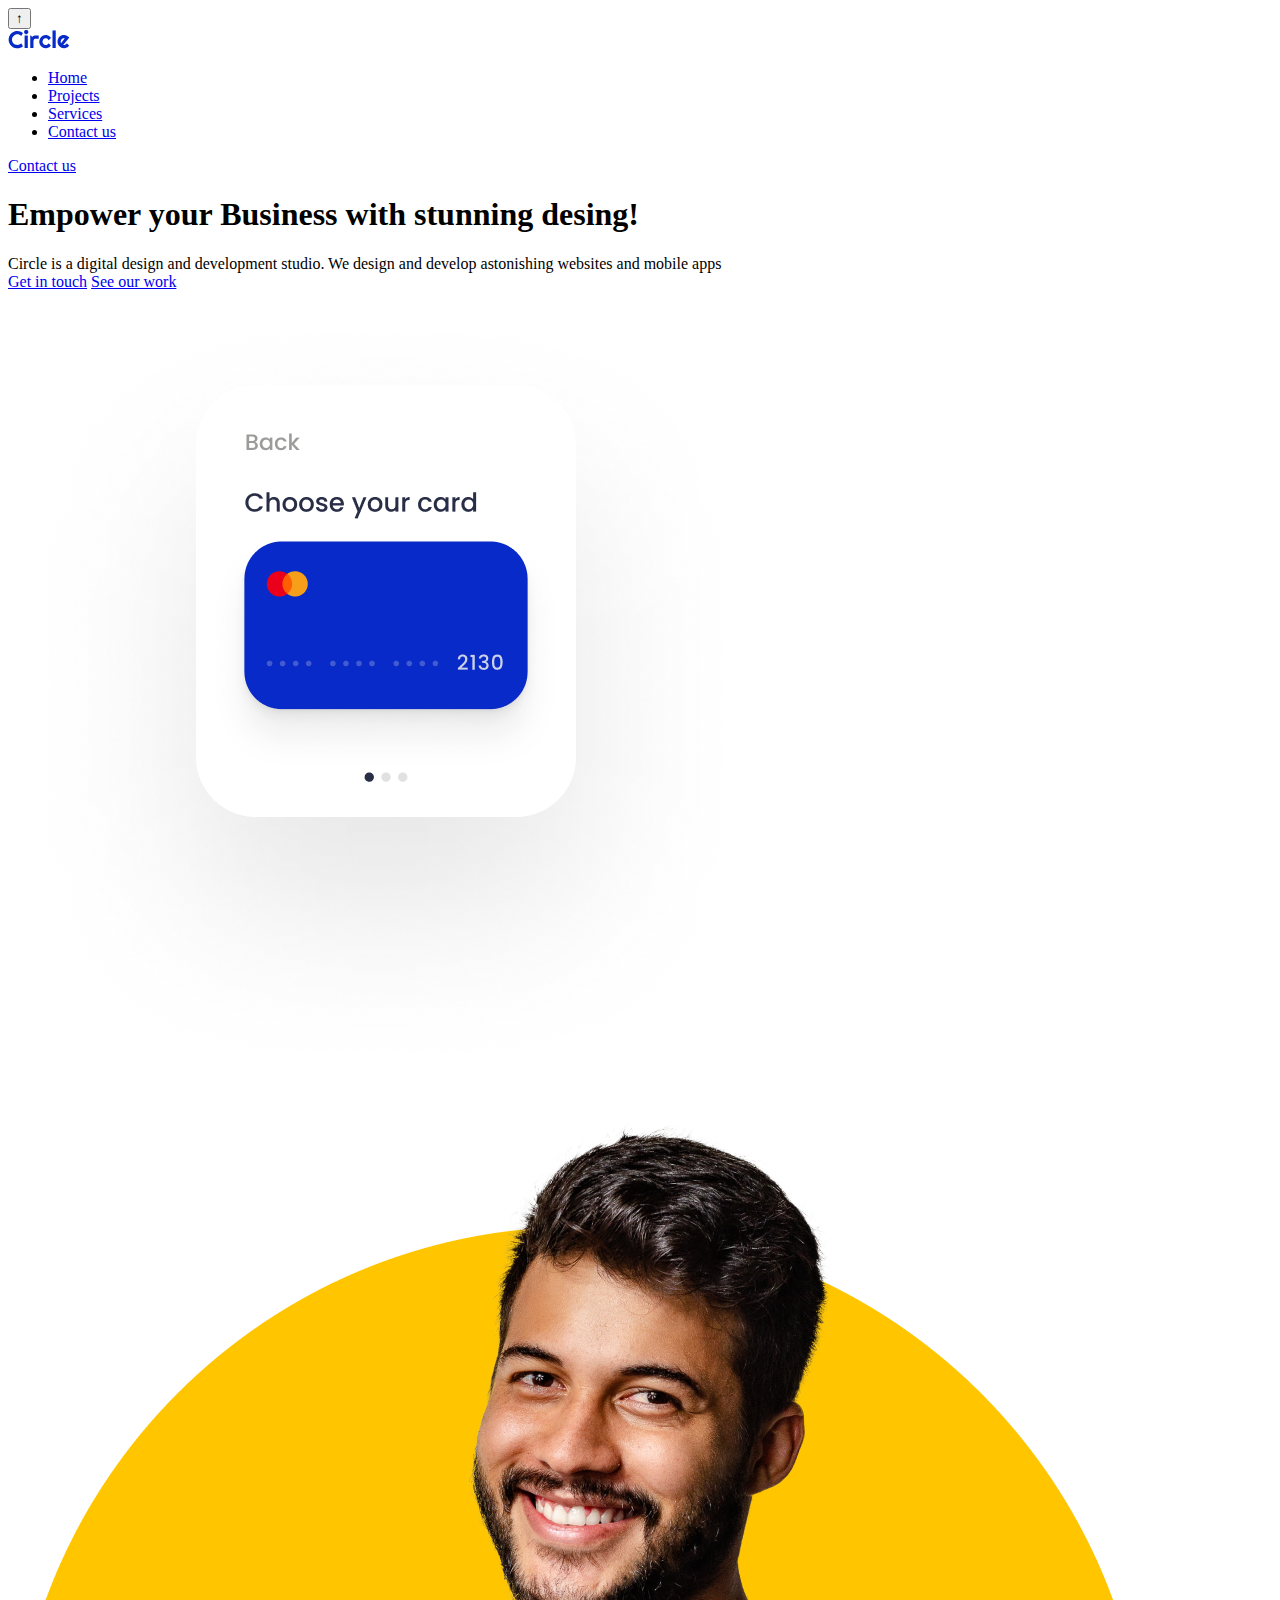
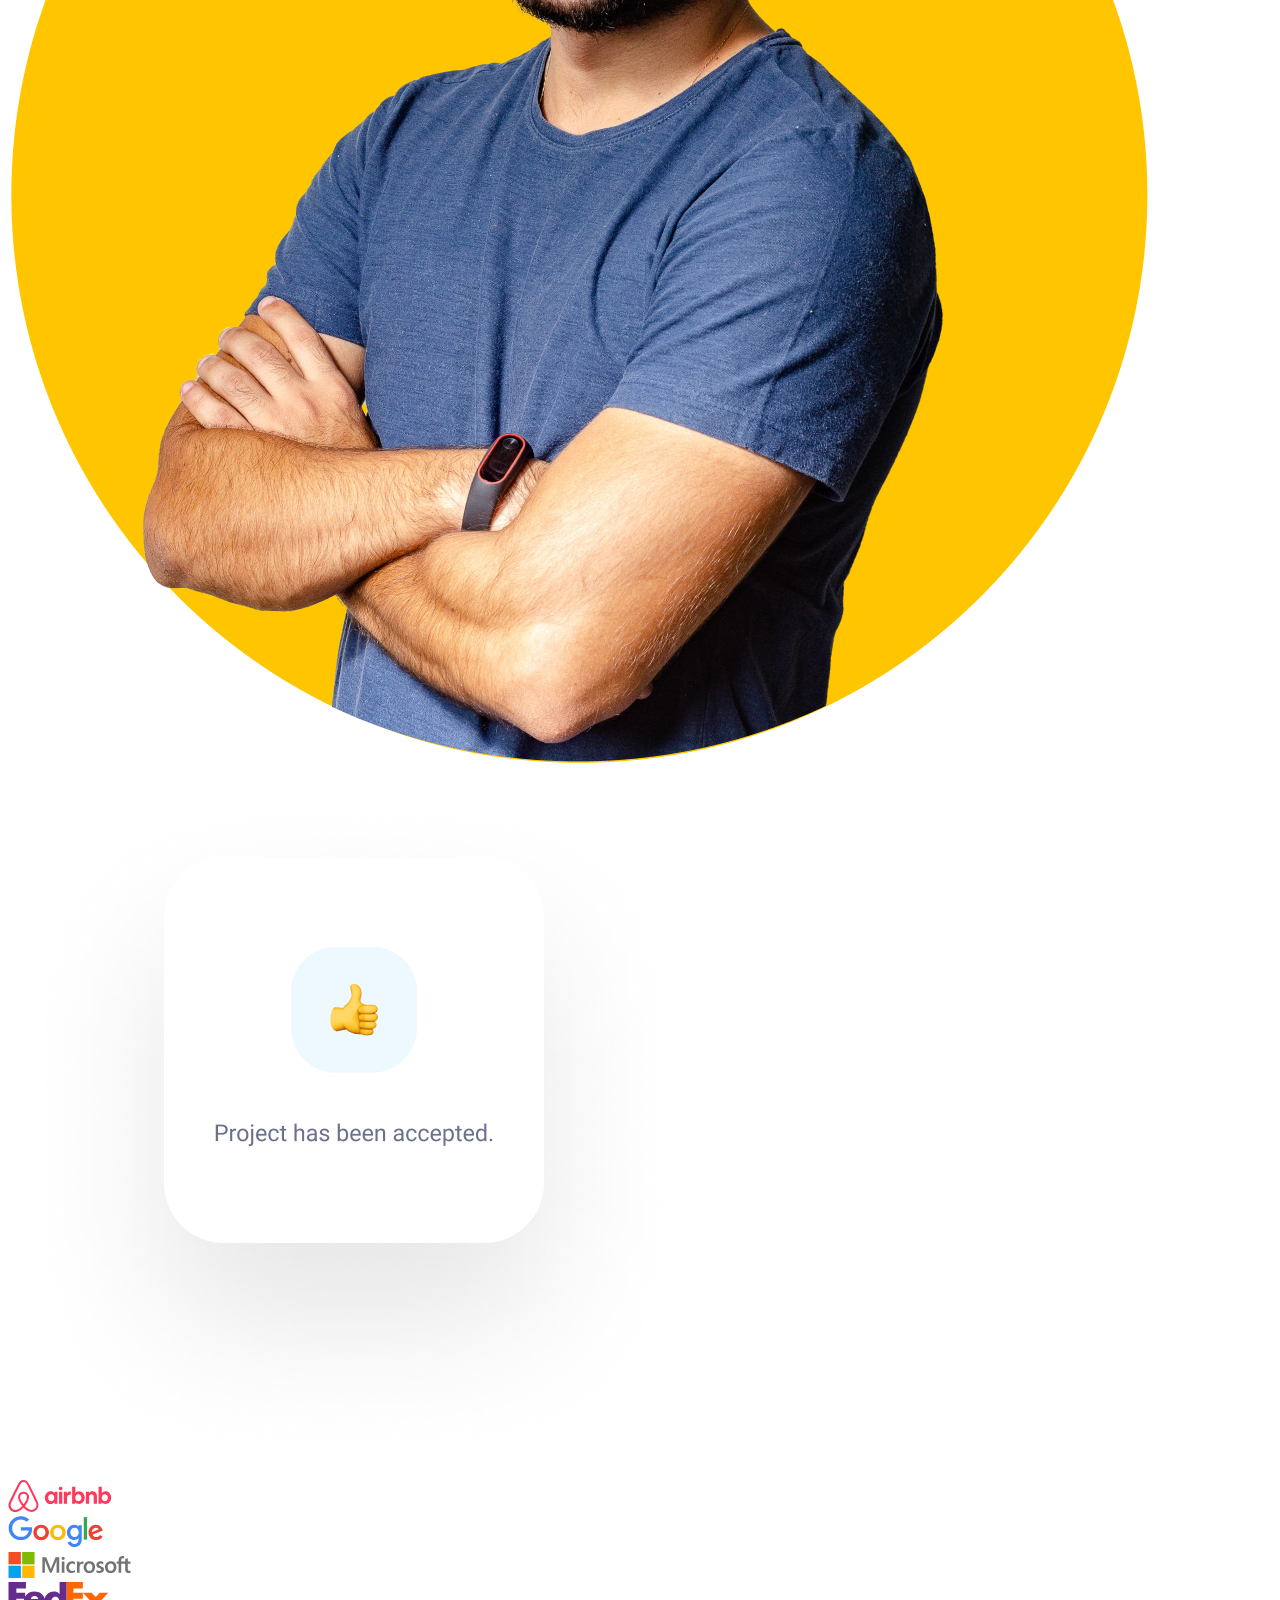
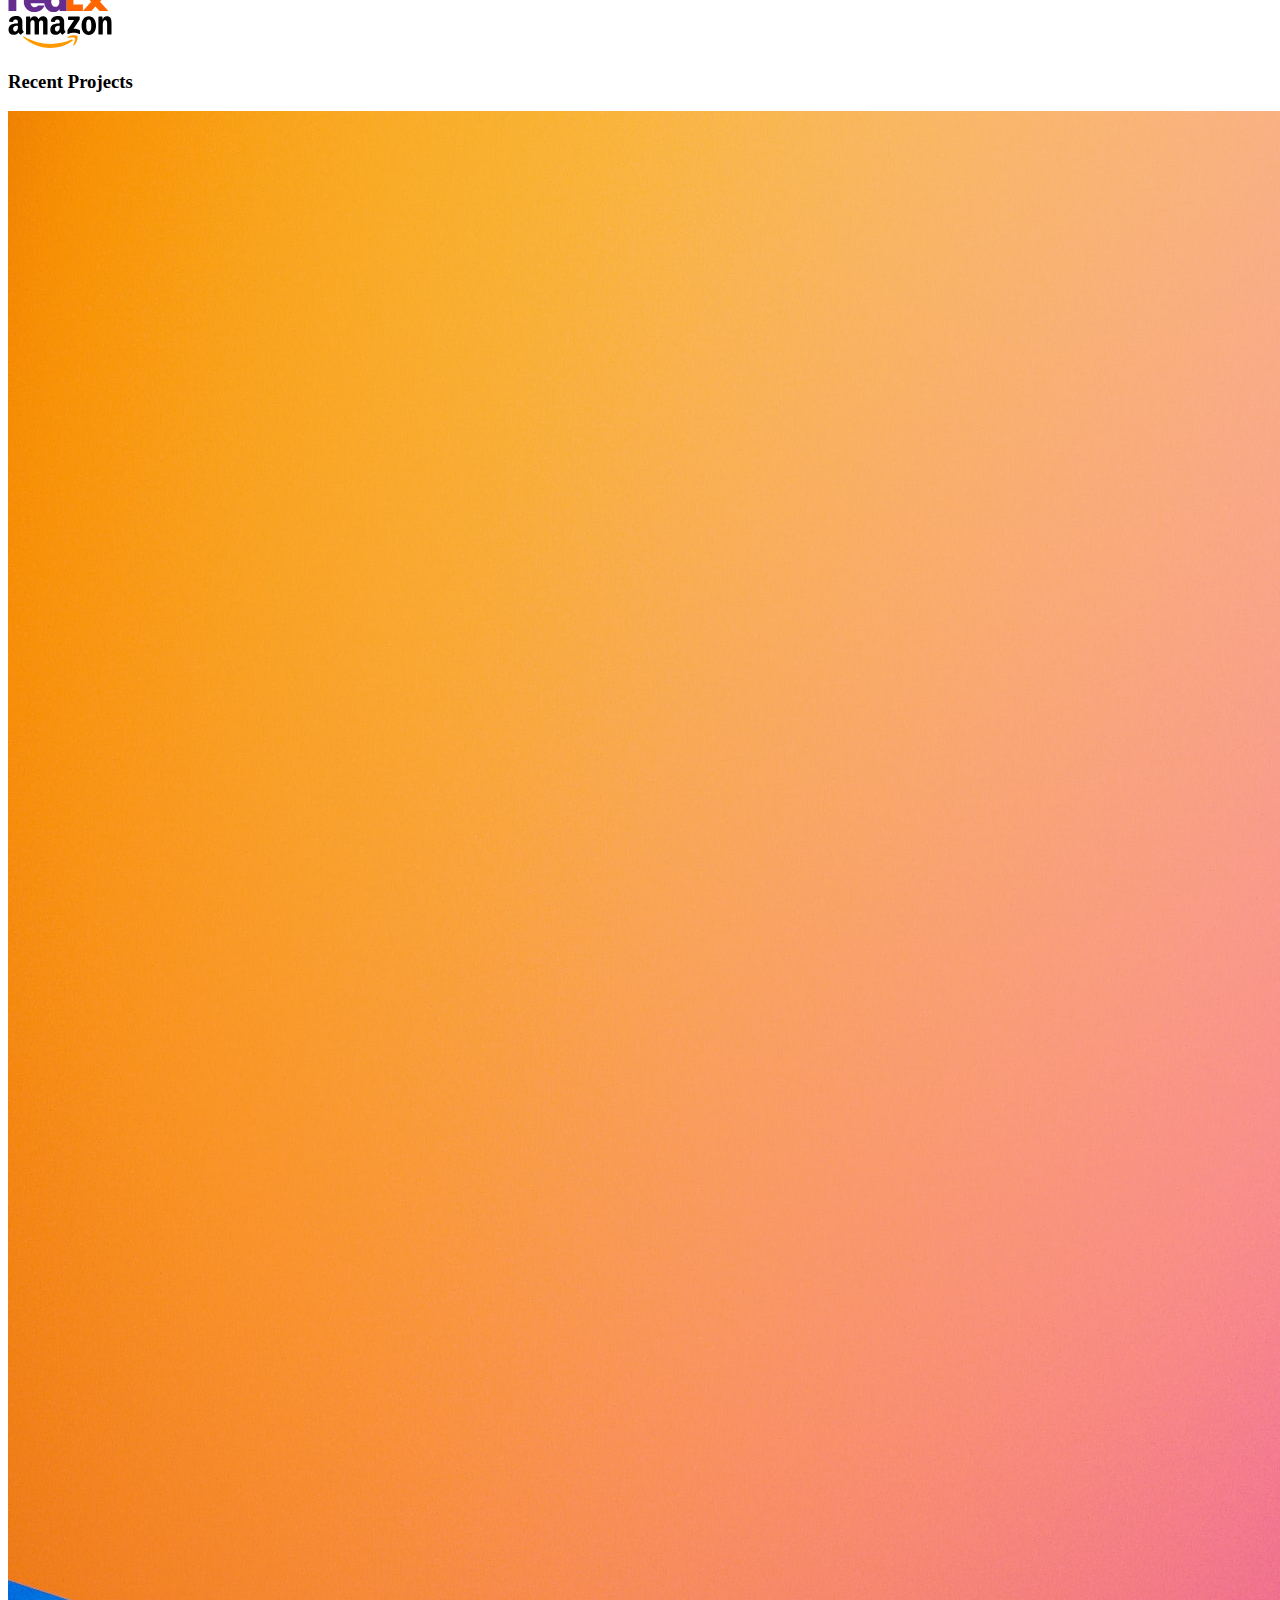
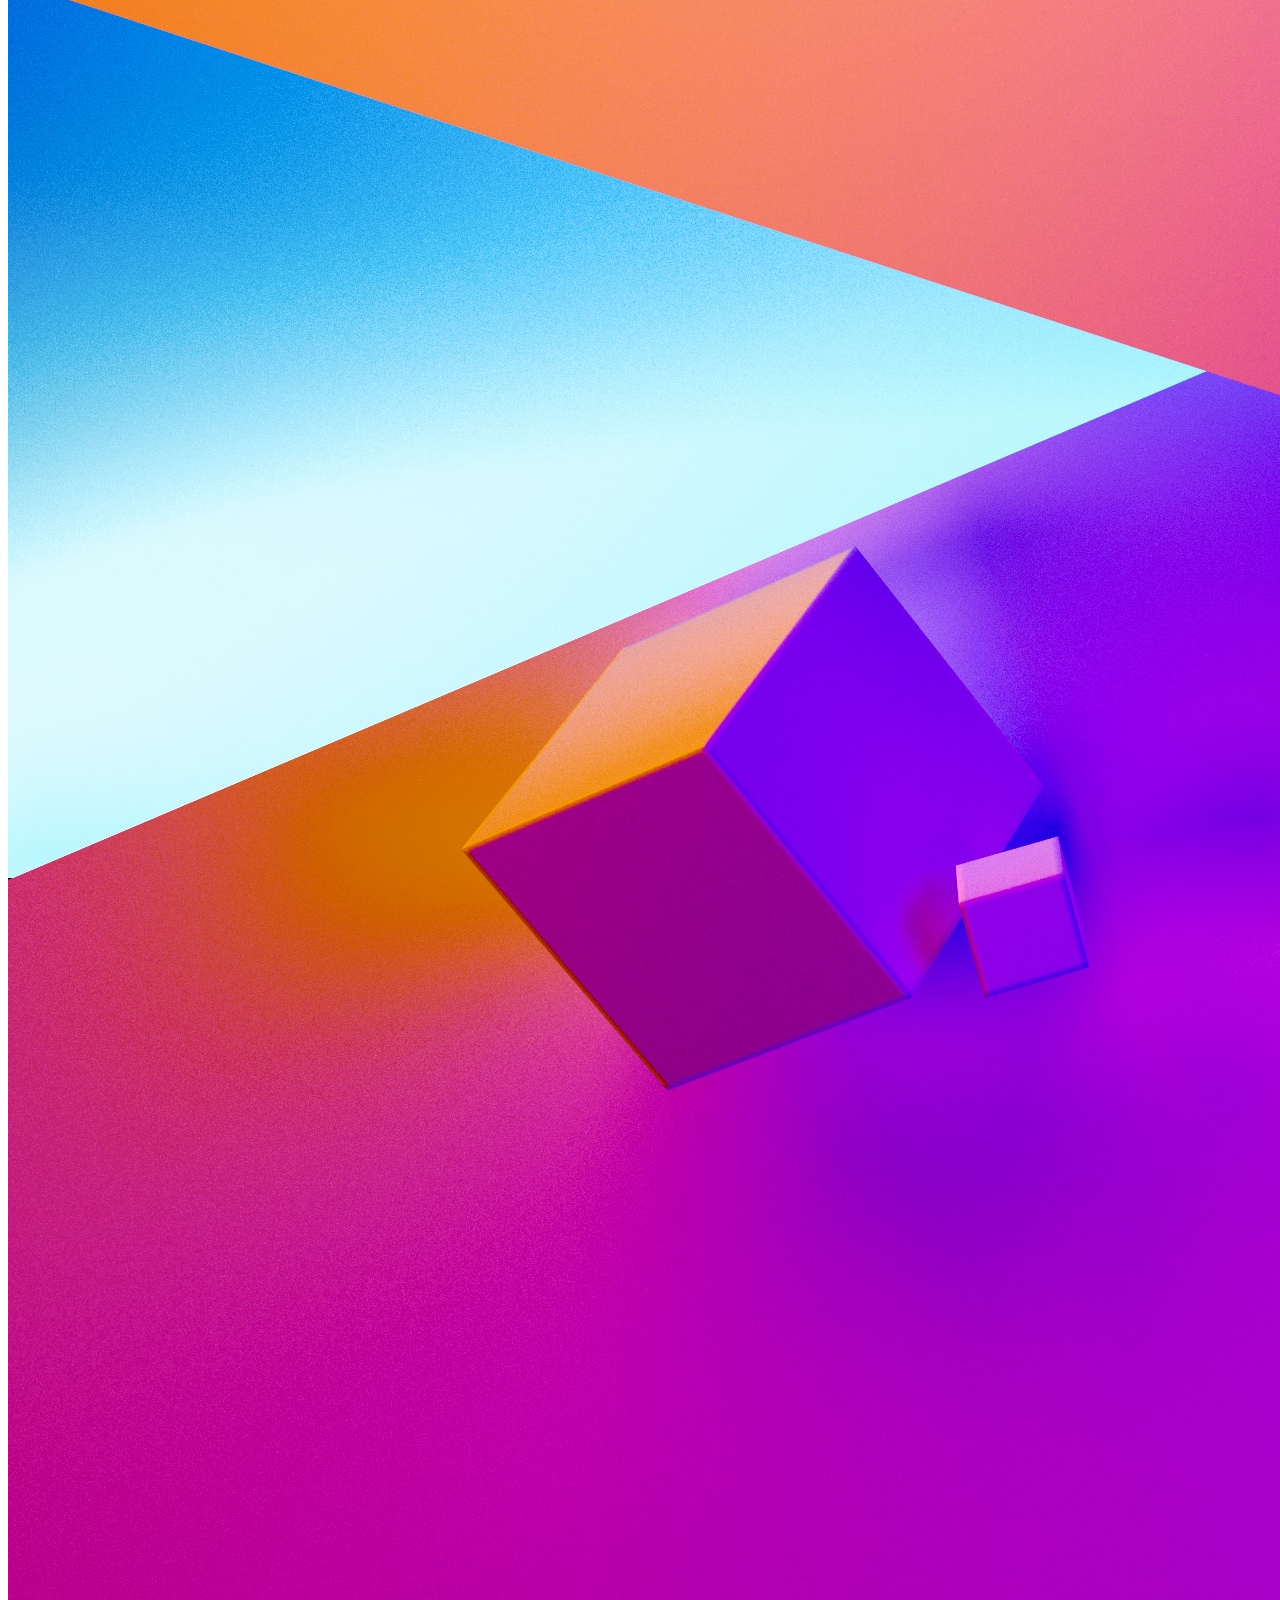
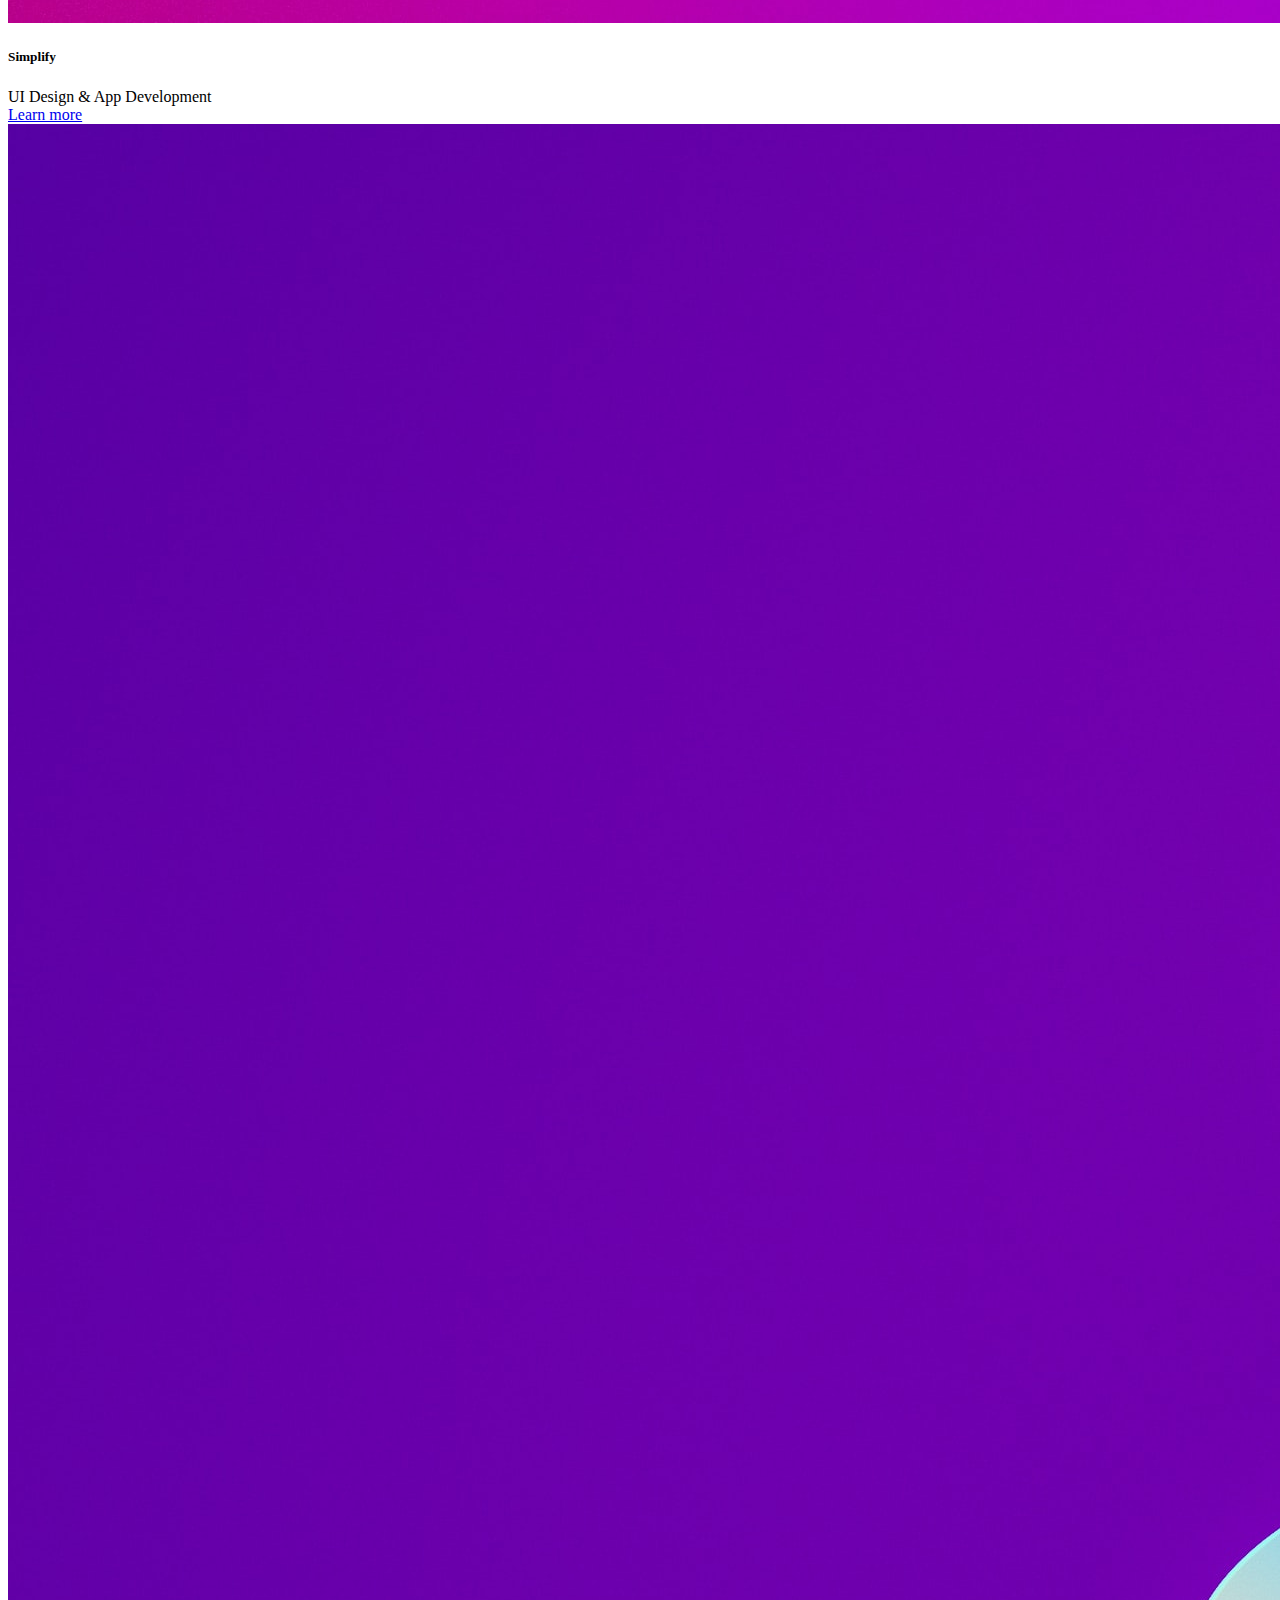
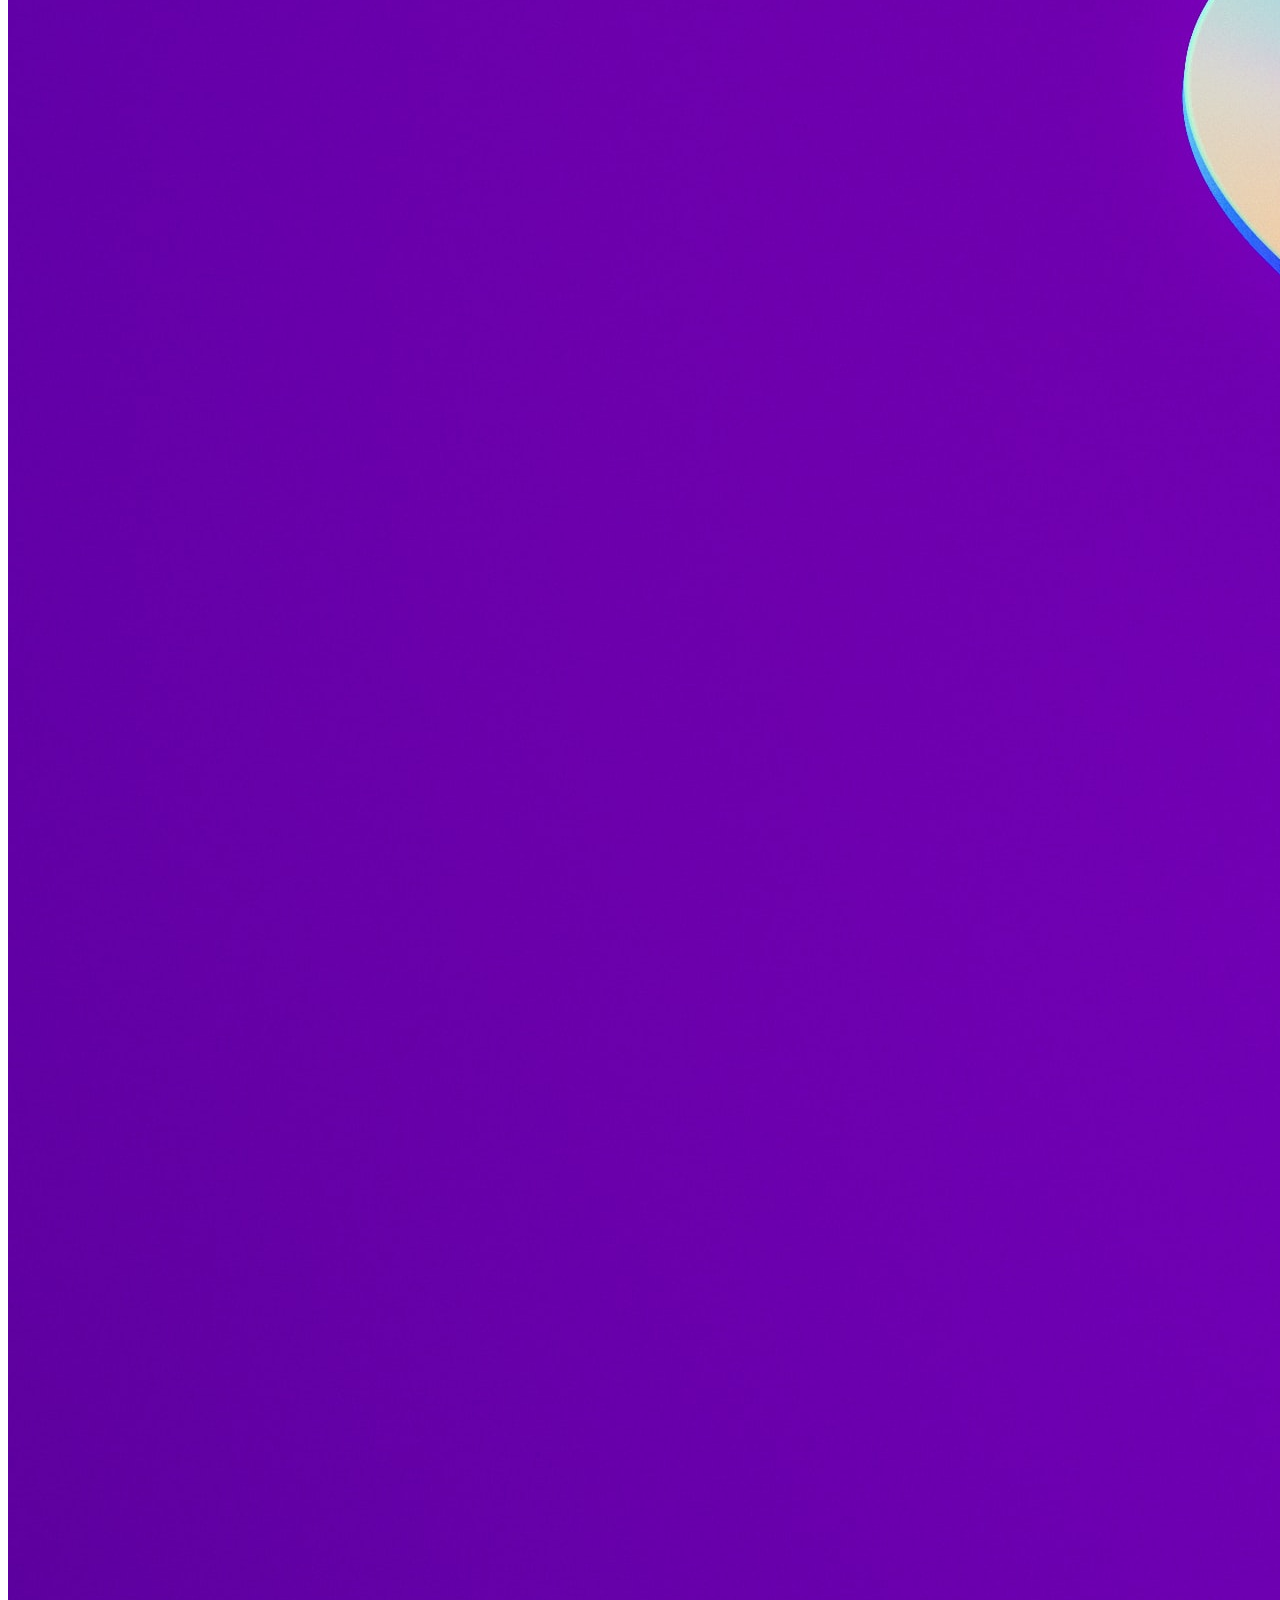
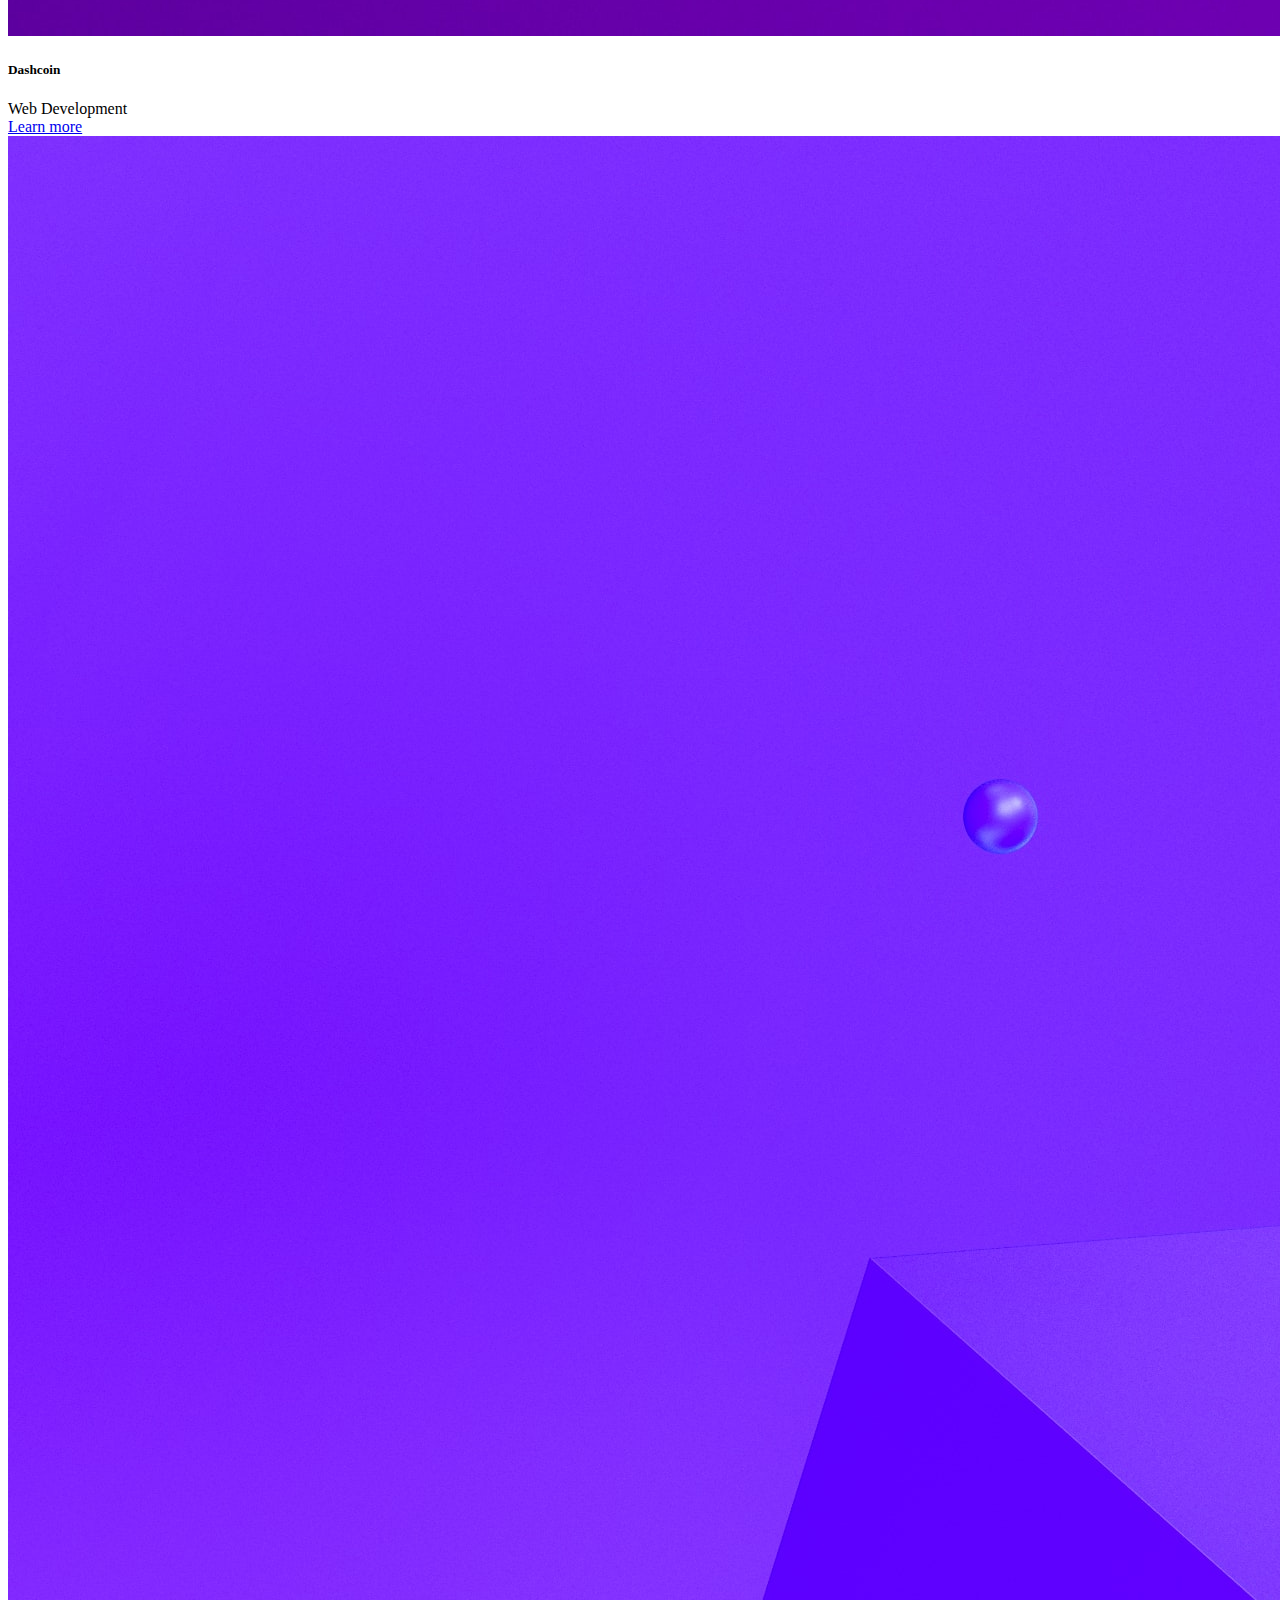
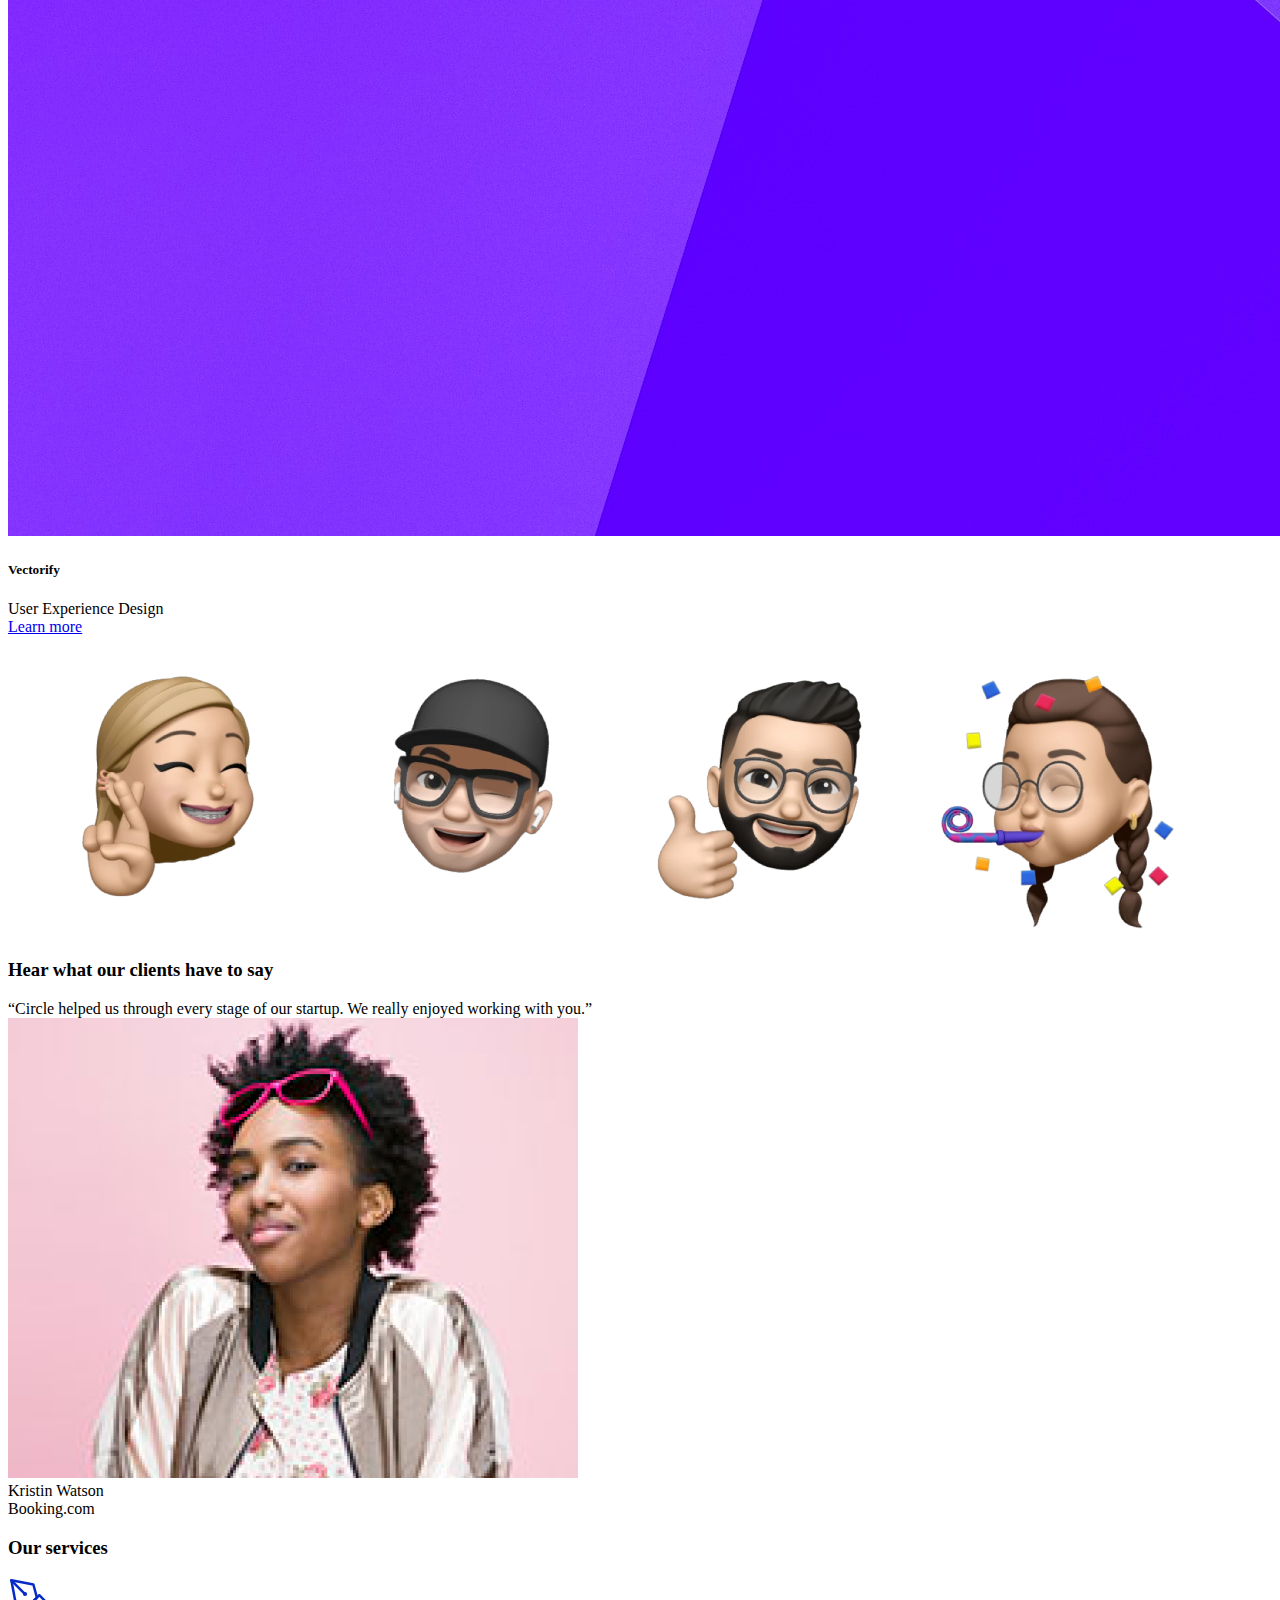
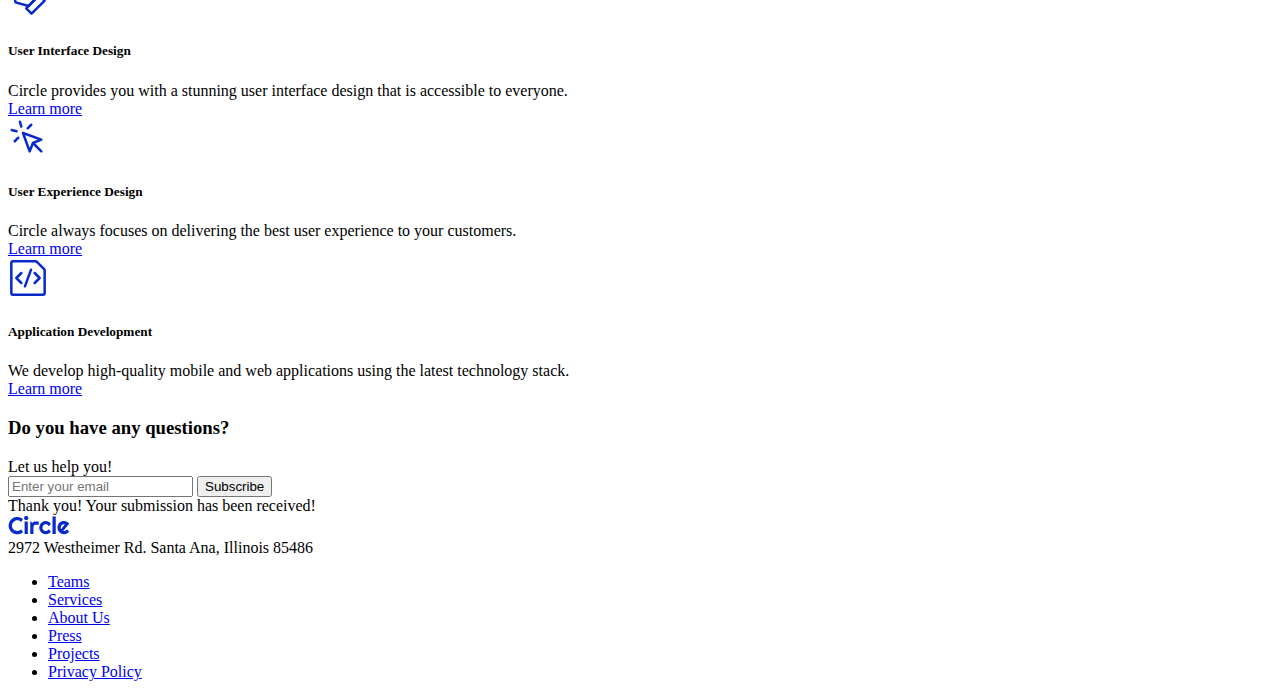
==== index.html @ 96b2dc3f "modified:   contact.html modified:   index.html modified:   projects.html" ====
<!DOCTYPE html>
<html lang="en">

<head>
    <meta charset="UTF-8">
    <meta http-equiv="X-UA-Compatible" content="IE=edge">
    <meta name="viewport" content="width=device-width, initial-scale=1.0">
    <link rel="stylesheet" href="main.css" />
    <link rel="stylesheet" href="//fonts.googleapis.com/css?family=Roboto:300,400,600,700&amp;lang=en"/>
    
    <script>var exports = {};</script>
    <script type="module" src="index.js"></script>
    <script type="module" src="menu.js"></script>
    <title>Circle Agency</title>
</head>

<body>
    <button onclick="topFunction()" id="myBtn" title="Go to top">↑</button>
    <nav class="navbar">
        <div class="navbar__icon"><img src="/logos/circle.svg" alt="Company logo"></div>
        <div id="navbar__menu">
            <ul class="navbar__list">
                <li class="heading-h4"><a class="navbar__list__link active" href="./index.html">Home</a></li>
                <li class="heading-h4"><a class="navbar__list__link" href="projects.html">Projects</a></li>
                <li class="heading-h4"><a class="navbar__list__link" href="#services">Services</a></li>
                <li class="heading-h4"><a class="navbar__list__link" href="-contact.html">Contact us</a></li>
            </ul>
        </div>
        <div id="contact-us">
            <a href="/contact.html" class="rectangular-main-button capitalize">Contact us</a>
        </div>
        <div id="navbar__menu__icon"></div>
    </nav>
    <section class="hero-section">
        <div class="hero-section__texts">
            <h1 class="h1-heading black capitalize">Empower your Business with stunning desing!</h1>
            <span class="text-regular secondary-grey">Circle is a digital design and development studio. We design and develop astonishing websites and mobile apps</span>
            <div class="hero-section__buttons">
                <a href="contact.html" class="rectangular-main-button">Get in touch</a>
                <a href="#projects" class="rectangular-secondary-button just_a_link">See our work</a>
            </div>
        </div>
        <div>
            <div class="hero-section__images">
                <img class="hero-section__top-card" src="/hero-section/card-1.png" alt="credit card" />
                <img class="hero-section__hero-image" src="/hero-section/hero-image.png"
                    alt="person smiling with crossed arms" />
                <img class="hero-section__bottom-card" src="hero-section/card-2.png"
                    alt="project has been approved icon" />
            </div>
        </div>
    </section>
    <section class="client-section">
        <div class="client-section__logo"><img src="./logos/airbnb-logo.svg" alt="airbnb logo" /></div>
        <div class="client-section__logo"><img src="./logos/google-logo.svg" alt="google logo" /></div>
        <div class="client-section__logo"><img src="./logos/microsoft-logo.svg" alt="microsoft logo" /></div>
        <div class="client-section__logo"><img src="./logos/fedex-logo.svg" alt="fedex logo" /></div>
        <div class="client-section__logo"><img src="./logos/amazon-logo.svg" alt="amazon logo" /></div>
    </section>

    <section id="projects" class="projects-section">
        <h3 class="h3-heading black">Recent Projects</h3>
        <div class="cards">
            <div class="cards__card cards__card-with-image">
                <img class="cards__card__image" src="./projects-section/1.jpg" alt="image placeholder" />
                <h5 class="cards__card__title capitalize">Simplify</h5>
                <div class="cards__card__description">UI Design & App Development</div>
                <div class="cards__card_learn-more just_a_link"><a href="projects.html">Learn more</a></div>
            </div>
            <div class="cards__card cards__card-with-image">
                <img class="cards__card__image" src="./projects-section/2.jpg" alt="image placeholder" />
                <h5 class="cards__card__title capitalize">Dashcoin</h5>
                <div class="cards__card__description">Web Development</div>
                <div class="cards__card_learn-more just_a_link"><a href="projects.html">Learn more</a></div>
            </div>
            <div class="cards__card cards__card-with-image">
                <img class="cards__card__image" src="./projects-section/3.jpg" alt="image placeholder" />
                <h5 class="cards__card__title capitalize">Vectorify</h5>
                <div class="cards__card__description">User Experience Design</div>
                <div class="cards__card_learn-more just_a_link"><a href="projects.html">Learn more</a></div>
            </div>
        </div>
    </section>

    <section class="testimonials-section">
        <img class="testimonials-section__icon" src="/testimonial-section/memoji-1.png"
            alt="emoji girl fingers crossed" />
        <img class="testimonials-section__icon" src="/testimonial-section/memoji-2.png"
            alt="emoji boy winking eye" />
        <img class="testimonials-section__icon" src="/testimonial-section/memoji-3.png"
            alt="emoji boy thumb up" />
        <img class="testimonials-section__icon" src="/testimonial-section/memoji-4.png"
            alt="emoji girl blowing party horn" />
        <h3 class="h3-heading capitalize">Hear what our clients have to say</h3>
        <div class="testimonials-section__testimonial">
            <span class="text-medium">“Circle helped us through every stage of our startup. We really enjoyed working with you.”</span>
        </div>
        <div class="testimonials-section__profile">
            <img class="testimonials-section__profile-image" src="/testimonial-section/profile.png"
                alt="profile picture" />
            <div>
                <div class="testimonials-section__profile__name">Kristin Watson</div>
                <div class="testimonials-section__profile__company">Booking.com</div>
            </div>
        </div>
    </section>

    <section id="services" class="services-section">
        <h3 class="h3-heading black">Our services</h3>
        <div class="cards">
            <div class="cards__card">
                <div class="cards__card__icon">
                    <img src="/services-section/icons/1.svg" alt="fountain pen icon" />
                </div>
                <h5 class="cards__card__title capitalize">User Interface Design</h5>
                <div class="cards__card__subtitle">Circle provides you with a stunning user interface design that is accessible to everyone.</div>
                <div class="cards__card_learn-more"><a href="#">Learn more</a></div>
            </div>
            <div class="cards__card">
                <div class="cards__card__icon"><img src="/services-section/icons/2.svg"
                        alt="mouse clicking icon" /></div>
                <h5 class="cards__card__title capitalize">User Experience Design</h5>
                <div class="cards__card__subtitle">Circle always focuses on delivering the best user experience to your customers.</div>
                <div class="cards__card_learn-more"><a href="#">Learn more</a></div>
            </div>
            <div class="cards__card">
                <div class="cards__card__icon"> <img src="/services-section/icons/3.svg"
                        alt="markup file icon" /></div>
                <h5 class="cards__card__title capitalize">Application Development</h5>
                <div class="cards__card__subtitle">We develop high-quality mobile and web applications using the latest technology stack.</div>
                <div class="cards__card_learn-more"><a href="#">Learn more</a></div>
            </div>
        </div>
    </section>
    <section class="home-section">
        <div>
            <h3 class="h3-heading black">Do you have any questions?</h3>
        </div>
        <div class="text-regular main-grey">Let us help you!</div>
        <form class="home-section__mail">
            <input class="home-section__mail-input" type="email" placeholder="Enter your email" required />
            <button class="rectangular-main-button home-section__subscribe-button" type="submit">Subscribe</button>
        </form>
        <div class="submitted-message">
            Thank you! Your submission has been received!
        </div>
    </section>

    <section class="footer-section">
        <div>
            <div class="footer-section__icon"><img src="/logos/circle.svg" alt="Circle company logo"></div>
            <div class="footer-section__address">2972 Westheimer Rd. Santa Ana, Illinois 85486</div>
        </div>
        <div>
            <ul class="footer-section__links">
                <li><a href="#">Teams</a></li>
                <li><a href="#">Services</a></li>
                <li><a href="#">About Us</a></li>
                <li><a href="#">Press</a></li>
                <li><a href="#">Projects</a></li>
                <li><a href="#">Privacy Policy</a></li>
            </ul>
        </div>

    </section>
    
</body>
</html>
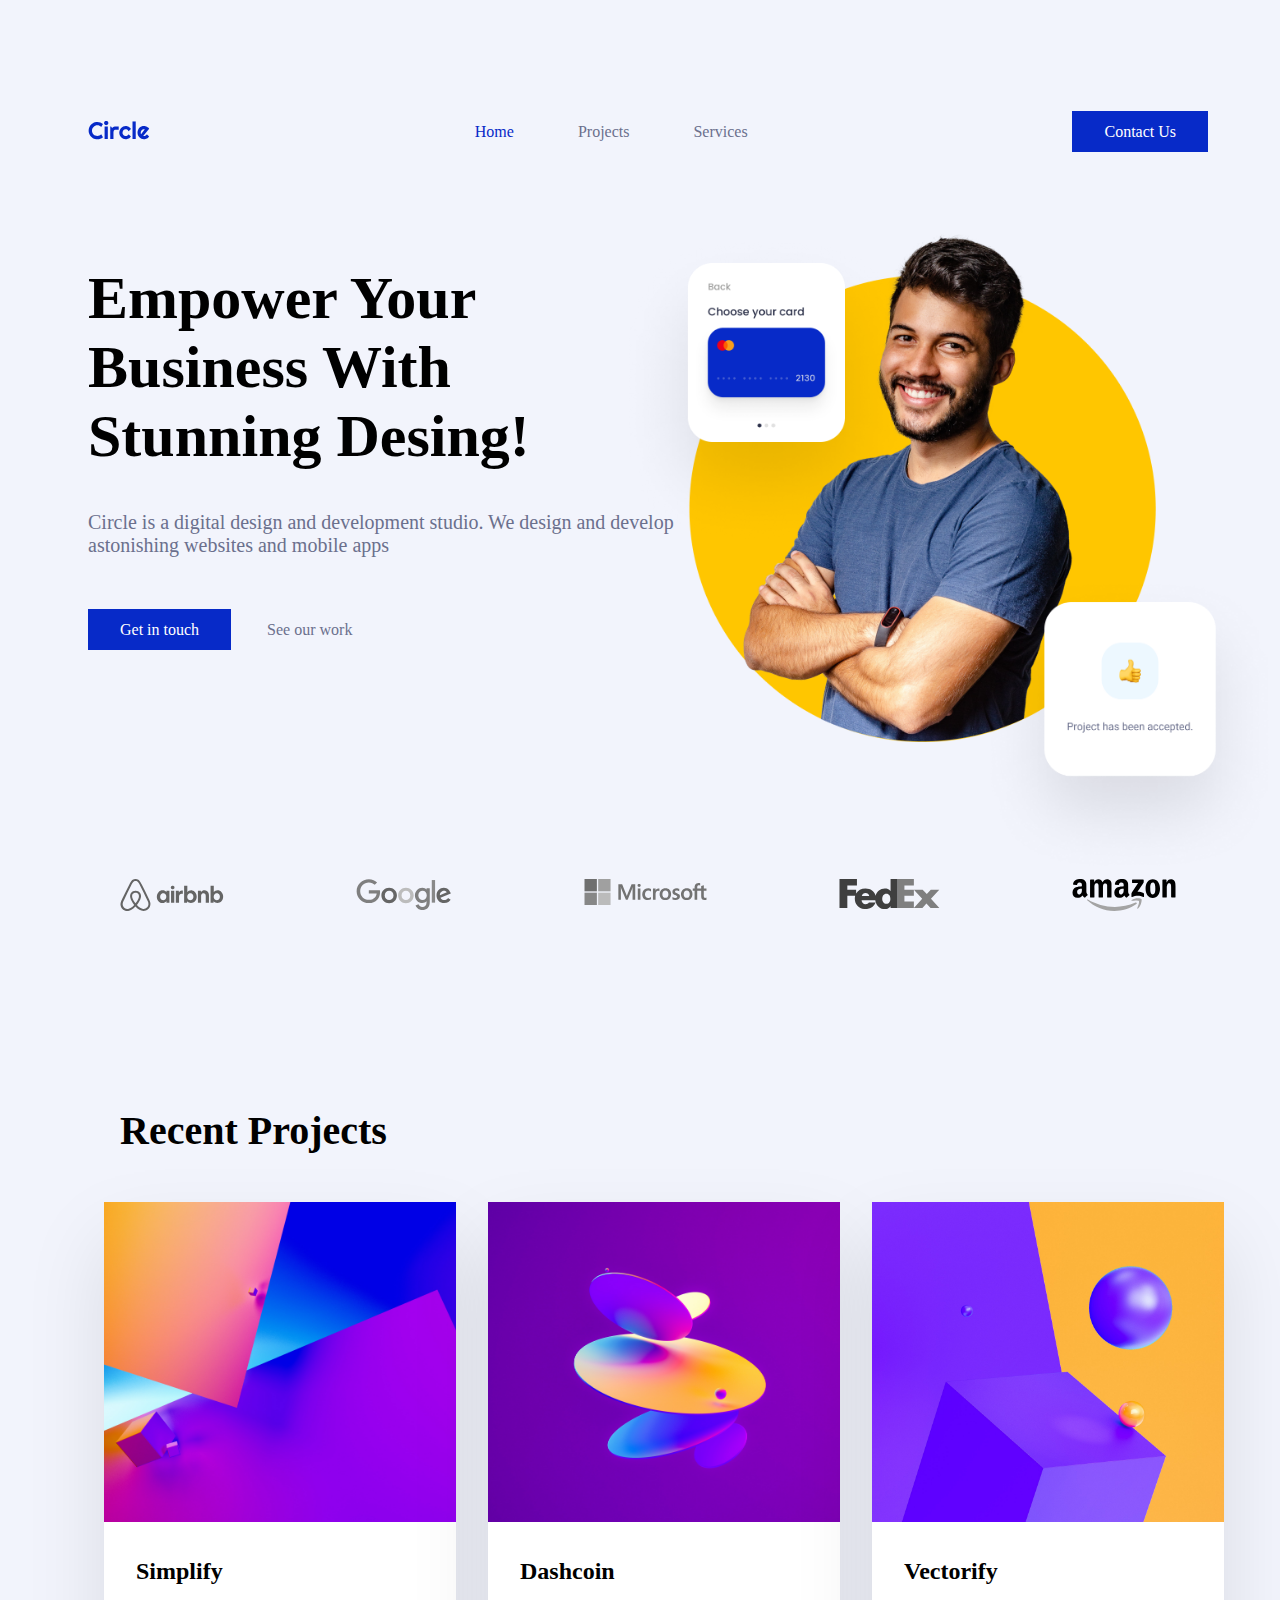
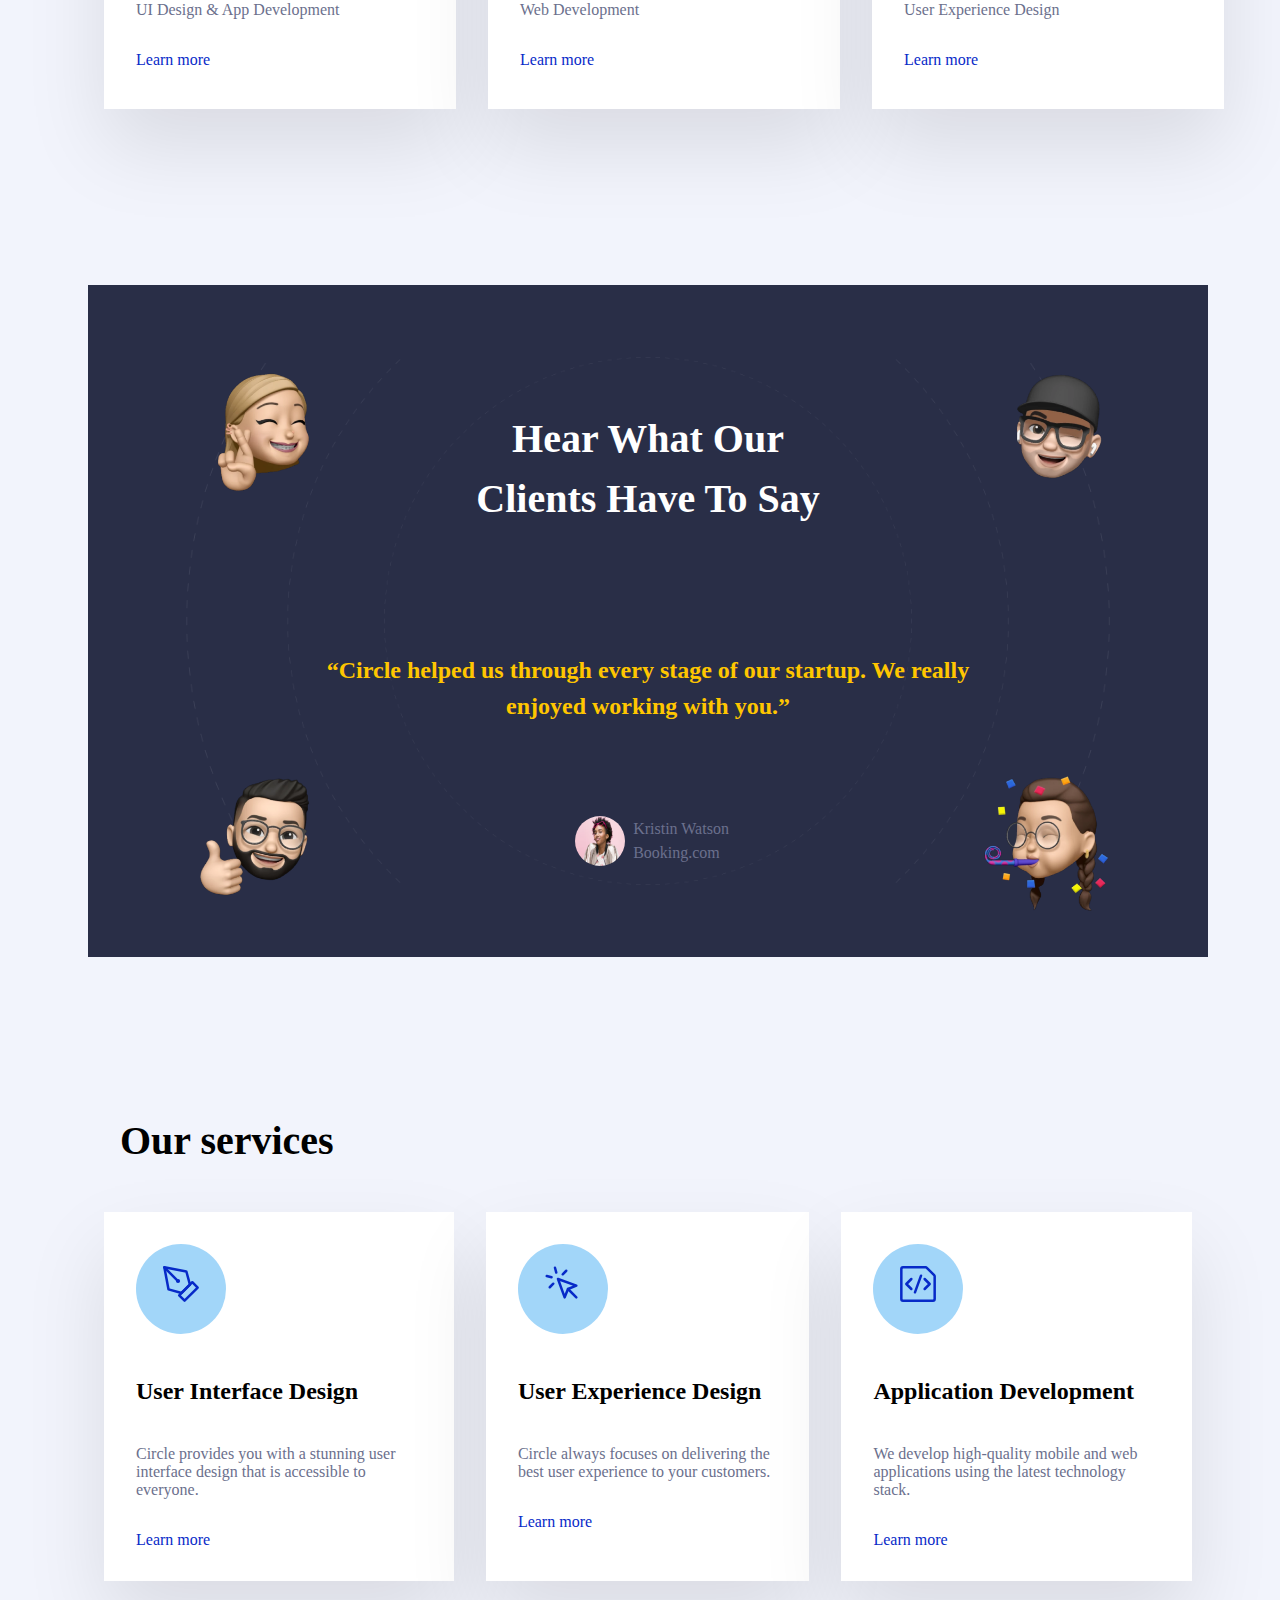
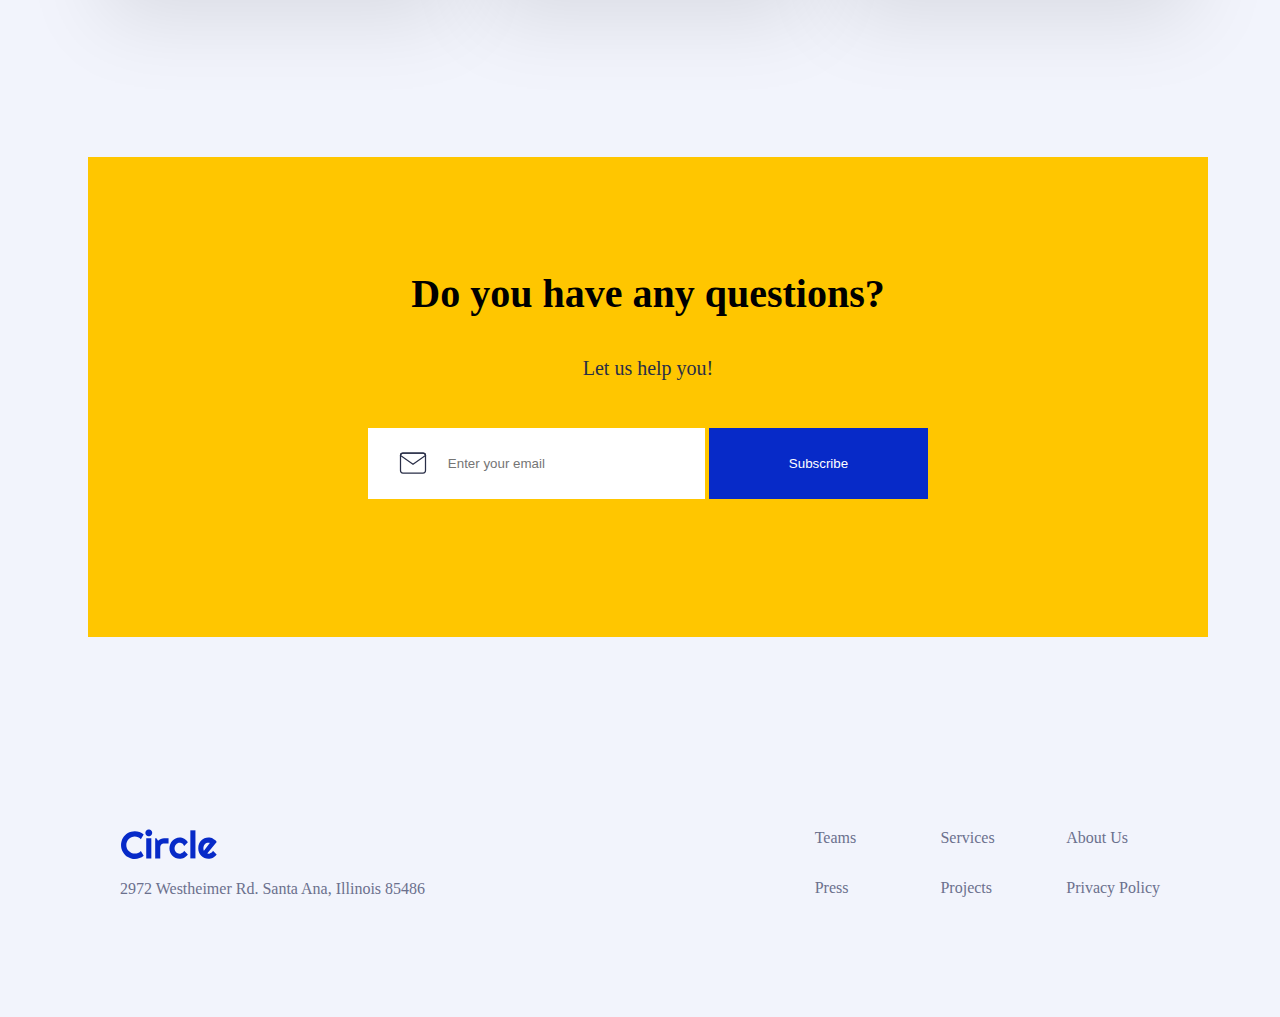
==== commit d1ef7bd5: "modified:   index.html modified:   main.css" ====
--- a/index.html
+++ b/index.html
@@ -8,9 +8,8 @@
     <link rel="stylesheet" href="main.css" />
     <link rel="stylesheet" href="//fonts.googleapis.com/css?family=Roboto:300,400,600,700&amp;lang=en"/>
     
-    <script>var exports = {};</script>
-    <script type="module" src="index.js"></script>
-    <script type="module" src="menu.js"></script>
+    <script src="index.js"></script>
+    <script src="menu.js"></script>
     <title>Circle Agency</title>
 </head>
 
--- a/main.css
+++ b/main.css
@@ -0,0 +1,890 @@
+:root {
+    --primary-default: #072ac8;
+    --primary-hover: #a2d6f9;
+    --primary-tapped: #d1edff;
+    --accent: #43d2ff;
+  
+    --neutral-dark: #292e47;
+    --neutral-medium: #6b708d;
+    --neutral-light: #f2f4fc;
+    --neutral-lightblue: #a7d2f1;
+    --main-yellow-color: #ffc600;
+    --max-width: 1200px;
+  }
+  
+
+  html {
+    max-width: var(--max-width);
+    margin: auto;
+    padding: 5rem;
+    scroll-behavior: smooth;
+  }
+  
+  body {
+    width: 100%;
+    height: 100%;
+    background-color: #f2f4fc;
+  }
+  
+  #myBtn {
+    display: none;
+    position: fixed;
+    bottom: 20px;
+    right: 30px;
+    font-size: 18px;
+    border: none;
+    outline: none;
+    background-color: var(--neutral-light);
+    color: var(--neutral-dark);
+    cursor: pointer;
+    padding: 15px;
+    border-radius: 20px;
+    z-index: 99;
+  }
+  
+
+  #myBtn:hover {
+    background-color: var(--neutral-medium);
+  }
+
+  .h1-heading {
+    font-size: 60px;
+    font-weight: bold;
+    color: var(--neutral-medium);
+  }
+  
+  .h2-heading {
+    font-size: 50px;
+    font-weight: bold;
+    color: var(--neutral-medium);
+  }
+  .h3-heading {
+    font-size: 40px;
+    font-weight: bold;
+    color: var(--neutral-medium);
+  }
+  .h4-heading {
+    font-size: 24px;
+    font-weight: bold;
+    color: var(--neutral-medium);
+  }
+  
+  .text-medium {
+    font-size: 24px;
+    font-weight: 600;
+  }
+  .text-regular {
+    font-size: 20px;
+    font-weight: 400;
+  }
+  .black {
+    color: black;
+  }
+  .main-grey {
+    color: var(--neutral-dark);
+  }
+  .secondary-grey {
+    color: var(--neutral-medium);
+  }
+  .capitalize {
+    text-transform: capitalize;
+  }
+  
+  .rectangular-main-button {
+    background-color: var(--primary-default);
+    padding: 0.75rem 2rem;
+    color: white;
+    text-decoration: none;
+  }
+  .rectangular-secondary-button {
+    color: var(--neutral-medium);
+    padding: 0.75rem 2rem;
+    text-decoration: none;
+  }
+  
+  .cards {
+    display: flex;
+  }
+  
+  .cards__card {
+    background-color: white;
+    padding: 2rem;
+    margin: 1rem;
+    box-shadow: 0 38px 77px rgba(0, 0, 0, 0.1);
+  }
+  
+  .cards__card__icon {
+    display: inline-block;
+    width: 50px;
+    height: 50px;
+    border-radius: 50%;
+    padding: 1.25rem;
+  
+    background-repeat: no-repeat;
+    background-position: center center;
+    background-size: contain;
+    background-color: var(--primary-hover);
+  }
+  
+  .cards__card__icon img {
+    display: block;
+    margin: auto;
+  }
+  
+  .cards__card__title {
+    font-size: 24px;
+    font-weight: 600;
+    color: black;
+  }
+  
+  .cards__card__subtitle {
+    color: var(--neutral-medium);
+  }
+  
+  .cards__card_learn-more {
+    padding-top: 2rem;
+  }
+  
+  .cards__card_learn-more a {
+    color: #072AC8;
+    text-decoration: none;
+    text-shadow: #6b708d;
+  }
+  
+  .cards__card__image {
+    background: transparent url('../spinner/spinner-gif-9.gif') no-repeat scroll center center;
+    width: 100%;
+    min-width: 22rem;
+    height: 20rem;
+    object-fit: cover;
+  }
+  
+  .cards__card-with-image {
+    display: flex;
+    flex-direction: column;
+    padding: 0rem 0rem 1.5rem 0rem;
+  }
+  
+  .cards__card-with-image .cards__card__title {
+    padding-top: 2.25rem;
+    padding-left: 2rem;
+    margin: 0;
+  }
+  
+  .cards__card-with-image .cards__card__description,
+  .cards__card-with-image .cards__card_learn-more {
+    padding: 1rem 2rem;
+    margin: 0;
+    color: var(--neutral-medium);
+  }
+  
+  .submitted-message {
+    display: none;
+    opacity: 0;
+    transition: opacity 1s;
+  
+    width: 100%;
+    box-sizing: border-box;
+    padding: 1.5rem;
+    background-color: #292e4733;
+    display: flex !important;
+    justify-content: center;
+    align-items: center;
+  }
+  .submitted-message.fade{
+    opacity: 1;
+    display: block;
+  }
+  
+  .invalid-input{
+    box-shadow: 0 0 20px #ad3d3d;
+    transition: border-width 0.4s ease-out;
+  }
+  
+  .error::before {
+    content: 'Not valid ';
+    position: absolute;
+    top: -4px;
+    color: red;
+  }
+  
+  .error input {
+    border-color: red;
+  }
+  
+  @media only screen and (max-width: 1100px) {
+    html {
+      padding: 0;
+    }
+  
+    .h1-heading {
+      font-size: 40px;
+    }
+  
+    .h2-heading {
+      font-size: 35px;
+    }
+  
+    .h3-heading {
+      font-size: 30px;
+    }
+  }
+  
+  @media only screen and (max-width: 400px) {
+    .rectangular-main-button,
+    .rectangular-secondary-button {
+      padding: 0.5rem 1rem;
+    }
+  
+    .cards__card__icon {
+      width: 25px;
+      height: 25px;
+    }
+  
+    .cards__card__icon img {
+      width: 20px;
+    }
+  }
+  
+  @media only screen and (max-width: 800px) {
+    .cards {
+      display: flex;
+      flex-direction: column;
+    }
+    .cards__card {
+      padding: 2rem;
+    }
+  
+    .cards__card-with-image {
+      padding: 0;
+    }
+  
+    .cards__card-with-image .cards__card_learn-more {
+      padding-bottom: 2rem;
+    }
+  
+    .cards__card__image {
+      min-height: 0;
+      min-width: 0;
+      max-height: 20rem;
+      max-width: 100%;
+    }
+  }
+
+  /* Navigastion Bar Styling */
+  
+  .navbar {
+    width: 100%;
+    padding-top: 2rem;
+    display: flex;
+    justify-content: space-between;
+    align-items: center;
+  }
+  
+  .navbar__list {
+    list-style: none;
+    display: flex;
+    align-items: flex-end;
+    justify-content: space-around;
+    padding: 0;
+    margin: 0;
+  }
+  
+  .navbar__list li {
+    padding: 0rem 2rem;
+    color: var(--neutral-medium);
+  }
+  
+  .navbar__list li:last-child {
+    display: none;
+  }
+  
+  .navbar__list li .active {
+    color: var(--primary-default);
+  }
+  
+  .navbar__list__link {
+    color: var(--neutral-medium);
+    text-decoration: none;
+  }
+  
+  .navbar__list__link:hover {
+    color: var(--primary-default);
+    font-weight: 600;
+  }
+  
+  .just_a_link {
+    color: var(--neutral-medium);
+    text-decoration: none;
+  }
+
+  .just_a_link:hover {
+    color: var(--primary-default);
+    font-weight: 600;
+    font-size: larger;
+  }
+
+  #navbar__menu__icon{
+    display: none;
+  }
+  
+  @media only screen and (max-width: 700px) {
+    .navbar {
+      justify-content: space-between;
+      align-items: center;
+      width: 100%;
+    }
+  
+    .navbar__menu__hidden {
+      height: 0!important;
+    }
+  
+    #navbar__menu {
+      width: 100%;
+      height: 8.75rem;
+      transition: height 400ms cubic-bezier(0.23, 1, 0.32, 1);
+      position: absolute;
+      top: 85px;
+      overflow: hidden;
+    }
+  
+    .navbar__list {
+      width: 100%;
+      text-align: center;
+      padding: 0rem;
+      display: block;
+      background: #6b708d0F;
+    }
+  
+    .navbar__list li {
+      padding: .5rem;
+    }
+  
+    .navbar__list li:last-child {
+      display: block;
+    }
+  
+  
+    .navbar__list li:hover {
+      background-color: #6b708d2F;
+    }
+  
+    #contact-us {
+      display: none;
+    }
+  
+    #navbar__menu__icon {
+      display: visible;
+      cursor: pointer;
+      min-width: 25px;
+      height: 25px;
+      display: block;
+      border: none;
+      padding: 0px;
+      margin: 15px;
+      background: linear-gradient(to bottom,
+          black,
+          black 20%,
+          #e5e5e5 20%,
+          #e5e5e5 40%,
+          black 40%,
+          black 60%,
+          #e5e5e5 60%,
+          #e5e5e5 80%,
+          black 80%,
+          black 100%);
+    }
+  }
+
+  /* The first image with smile styling */
+
+  .hero-section {
+    display: flex;
+    justify-content: center;
+    margin-top: 5rem;
+  }
+  
+  .hero-section > div {
+    max-width: calc(var(--max-width) / 2);
+  }
+  
+  .hero-section__buttons {
+    margin-top: 4rem;
+  }
+  
+  .hero-section__images {
+    position: relative;
+    top: 0;
+    left: 0;
+  }
+  .hero-section__hero-image {
+    max-width: calc(var(--max-width) / 2);
+    width: 90%;
+    position: relative;
+    top: 0;
+    left: 0;
+  }
+  .hero-section__top-card {
+    width: 60%;
+    position: absolute;
+    margin: 0;
+    padding: 0;
+    top: 0;
+    left: -15%;
+    z-index: 2;
+  }
+  
+  .hero-section__bottom-card {
+    width: 60%;
+    position: absolute;
+    margin: 0;
+    padding: 0;
+    top: 65%;
+    left: 55%;
+    z-index: 2;
+  }
+  @media only screen and (max-width: 1200px) {
+    .hero-section {
+      flex-flow: column;
+      justify-content: center;
+      align-items: center;
+      text-align: center;
+      margin: 5%;
+    }
+    .hero-section__images {
+      margin-top: 15%;
+    }
+  }
+  
+  @media only screen and (max-width: 400px) {
+    .hero-section {
+      margin: 1%;
+    }
+  
+    .hero-section__buttons {
+      display: flex;
+      flex-direction: column;
+    }
+  
+    .hero-section__bottom-card,
+    .hero-section__top-card {
+      display: none;
+    }
+  }
+
+  
+/* Company logos section */
+
+.client-section {
+    display: flex;
+    flex-wrap: wrap;
+    margin: 6rem auto;
+    justify-content: space-between;
+  }
+  
+  .client-section__logo {
+    padding: 2rem;
+    filter: grayscale(1);
+    flex-basis: calc(1 / 5);
+  }
+  
+  .client-section__logo:hover {
+    filter: grayscale(0);
+  }
+  
+  @media only screen and (max-width: 1012px) {
+    .client-section {
+      justify-content: space-around;
+      flex-basis: 100%;
+    }
+  
+    .client-section__logo {
+      display: flex;
+      justify-content: center;
+      flex-basis: 30%;
+      padding: 1rem;
+    }
+  
+    .client-section__logo:nth-last-child(1):nth-child(odd) {
+      display: none;
+    }
+  
+    @media only screen and (max-width: 400px) {
+      .client-section__logo {
+        flex-basis: 100%;
+      }
+    }
+  }
+  
+
+/* Testimonials styling */
+
+.testimonials-section {
+    background-color: var(--neutral-dark);
+    background-image: url(/testimonial-section/orbit.png);
+    background-repeat: no-repeat;
+    background-position: center;
+    background-size: contain;
+    position: relative;
+    min-height: 42rem;
+  
+    line-height: 1.5;
+  
+    display: flex;
+    flex-direction: column;
+    align-items: center;
+    justify-content: space-evenly;
+  }
+  
+  .testimonials-section h3 {
+    text-align: center;
+    color: white;
+    max-width: 400px;
+  }
+  
+  .testimonials-section__profile {
+    display: flex;
+    align-items: center;
+  }
+  
+  .testimonials-section__profile-image {
+    display: inline-block;
+    width: 50px;
+    height: 50px;
+    border-radius: 50%;
+  
+    background-repeat: no-repeat;
+    background-position: center center;
+    background-size: cover;
+  
+    margin: 0.5rem;
+  }
+  
+  .testimonials-section__profile__name {
+    color: var(--neutral-medium);
+  }
+  
+  .testimonials-section__profile__company {
+    color: var(--neutral-medium);
+  }
+  
+  .testimonials-section__testimonial {
+    color: var(--main-yellow-color);
+    width: 60%;
+    text-align: center;
+  }
+  
+  .testimonials-section__icon {
+    max-width: 10rem;
+    width: 15%;
+  }
+  
+  .testimonials-section__icon:nth-child(1) {
+    position: absolute;
+    left: 8%;
+    top: 10%;
+  }
+  
+  .testimonials-section__icon:nth-child(2) {
+    position: absolute;
+    left: 79%;
+    top: 10%;
+  }
+  
+  .testimonials-section__icon:nth-child(3) {
+    position: absolute;
+    left: 8%;
+    top: 70%;
+  }
+  
+  .testimonials-section__icon:nth-child(4) {
+    position: absolute;
+    left: 79%;
+    top: 70%;
+  }
+  
+  @media only screen and (max-width: 800px) {
+    .testimonials-section__icon {
+      display: none;
+    }
+  }
+
+  /* Services */
+
+  .services-section {
+    margin: 10rem 0;
+  }
+  
+  .services-section > h3 {
+    margin: 2rem;
+  }
+  
+  @media only screen and (max-width: 800px) {
+    .services-section h3 {
+      text-align: center;
+    }
+  }
+
+  
+   /* Projects */
+
+  .projects-section {
+    margin: 10rem 0;
+  }
+  
+  .projects-section > h3 {
+    margin: 2rem;
+  }
+  
+  @media only screen and (max-width: 800px) {
+    .projects-section h3 {
+      text-align: center;
+    }
+  }
+
+  
+   /* Post  */
+
+  .post-section__image {
+    margin-top: 4rem;
+    margin-bottom: 4rem;
+    position: relative;
+  }
+  
+  .post-section__image img {
+    max-height: 30rem;
+    width: 100%;
+    object-fit: cover;
+    min-height: 28rem;
+  }
+  
+  .post-section__post-subtitle {
+    display: flex;
+    justify-content: space-between;
+    
+  }
+  
+  .post-section__text {
+    line-height: 2rem;
+  }
+  
+  /* 
+  * Glowing shadow
+  */
+  .post-section__image__forefront-image{
+    position: relative;
+    z-index: 2;
+    pointer-events: none;
+    background: transparent url('../spinner/spinner-gif-9.gif') no-repeat scroll center center;
+  }
+  
+  .post-section__image__background-image{
+    background: transparent url('../spinner/spinner-gif-9.gif') no-repeat scroll center center;
+    position: absolute;
+    top: 2px;
+    left: 0;
+    transform: scale(1.05);
+    transition: all 0.5s ease;
+    opacity: .4;
+    filter: blur(1.25rem);
+    z-index: 1;
+  }
+  
+  @media only screen and (max-width: 800px) {
+    .post-section__post-subtitle {
+      flex-direction: column;
+    }
+    .post-section__post-subtitle__date {
+      margin-top: 0.5rem;
+    }
+  }
+  
+
+/*  */
+
+  .home-section {
+    background-color: var(--main-yellow-color);
+    display: flex;
+    flex-direction: column;
+    justify-content: center;
+    align-items: center;
+    min-height: 30rem;
+    margin: 10rem 0;
+  }
+  
+  .home-section__mail {
+    margin-top: 3rem;
+  }
+  
+  .home-section__mail-input {
+    background: url(/newsletter/icon/mail.svg) no-repeat 30px;
+    background-color: white;
+    padding: 1.75rem 5rem;
+    border: none;
+  }
+  
+  .home-section__mail-input:focus {
+    outline: none;
+  }
+  
+  .home-section__subscribe-button {
+    border: none;
+    padding: 1.75rem 5rem;
+  }
+  
+  @media only screen and (max-width: 700px) {
+    .home-section {
+      display: flex;
+      flex-direction: column;
+    }
+  
+    .home-section h3 {
+      text-align: center;
+    }
+  
+    .home-section__mail {
+      display: flex;
+      flex-direction: column;
+    }
+    .home-section__subscribe-button {
+      margin-top: 1rem;
+    }
+  
+    .home-section__mail-input {
+      background: url(/assets/newsletter/icon/mail.svg) no-repeat 10px;
+      background-color: white;
+      background-size: 15px;
+      padding: 1rem 2rem;
+    }
+    .home-section__subscribe-button {
+      padding: 1rem 2rem;
+    }
+  }
+
+  
+   /* Contact Us  */
+
+  .contact-us-section {
+    margin-top: 10rem;
+  }
+  .contact-us-section label {
+    color: var(--neutral-medium);
+  }
+  .contact-us-section__submit-button {
+    width: 100%;
+    border-style: none;
+    height: 5rem;
+    font-size: 12pt;
+  }
+  
+  .contact-us-section input,
+  .contact-us-section textarea {
+    color: var(--neutral-medium);
+    background-color: #6b708d1f;
+    display: flex;
+    flex-direction: column;
+    width: 100%;
+    height: 2rem;
+    padding: 2rem;
+    border-style: none;
+    margin-top: 0.75rem;
+    margin-bottom: 2rem;
+    box-sizing: border-box;
+  }
+  F .contact-us-section label {
+    color: var(--neutral-medium);
+  }
+  
+  .contact-us-section__email-phone {
+    display: flex;
+    width: 100%;
+    justify-content: space-between;
+  }
+  
+  .contact-us-section__email-phone div {
+    width: 48%;
+  }
+  
+  .contact-us-section textarea {
+    height: 10rem;
+    text-decoration: none;
+  }
+  
+  .contact-us-section textarea::placeholder {
+    font-family: "Roboto", sans-serif;
+  }
+  
+  @media only screen and (max-width: 800px) {
+    .contact-us-section__email-phone {
+      flex-direction: column;
+    }
+    .contact-us-section__email-phone div {
+      width: 100%;
+    }
+  }
+  
+
+   /* Footer */
+
+  .footer-section {
+    display: flex;
+    align-items: center;
+    justify-content: space-between;
+  }
+  
+  .footer-section > div {
+    display: flex;
+    justify-items: center;
+    flex-direction: column;
+    padding: 0 2rem;
+  }
+  
+  .footer-section__icon img {
+    width: 98px;
+  }
+  .footer-section__address {
+    margin-top: 1rem;
+    color: var(--neutral-medium);
+  }
+  
+  .footer-section__links {
+    padding-left: 0;
+    list-style: none;
+    display: grid;
+    grid-template-columns: repeat(3, 1fr);
+    grid-template-rows: repeat(2, 1fr);
+  }
+  
+  .footer-section__links li {
+    padding: 1rem 1rem;
+  }
+  
+  .footer-section__links li a {
+    text-decoration: none;
+    color: var(--neutral-medium);
+  }
+  
+  .footer-section__links li a:hover {
+    color: var(--primary-default);
+    font-weight: bold;
+  }
+  
+  @media only screen and (max-width: 700px) {
+    .footer-section {
+      padding-top: 4rem;
+      flex-direction: column;
+    }
+  
+    .footer-section > div {
+      align-items: center;
+      padding: 0;
+    }
+  
+    .footer-section__address {
+      text-align: center;
+      width: 80%;
+    }
+  }
+
+
+
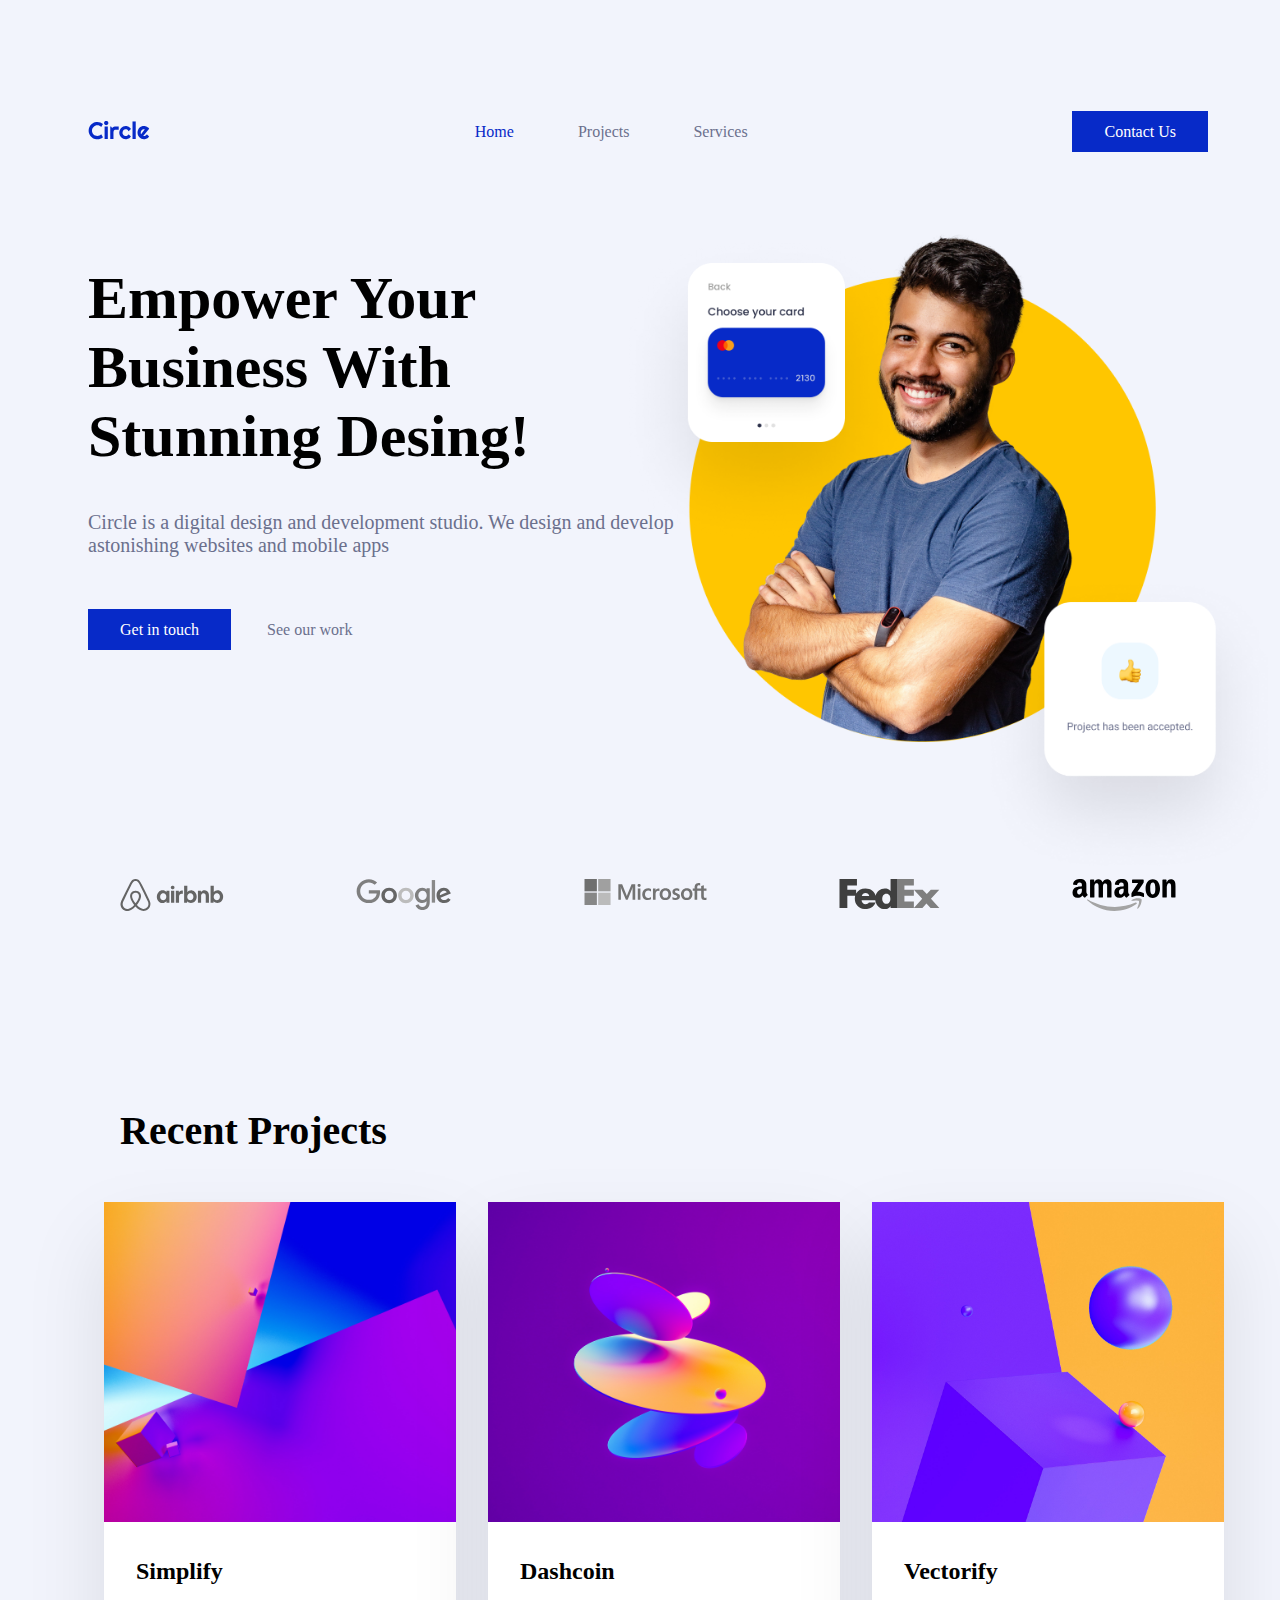
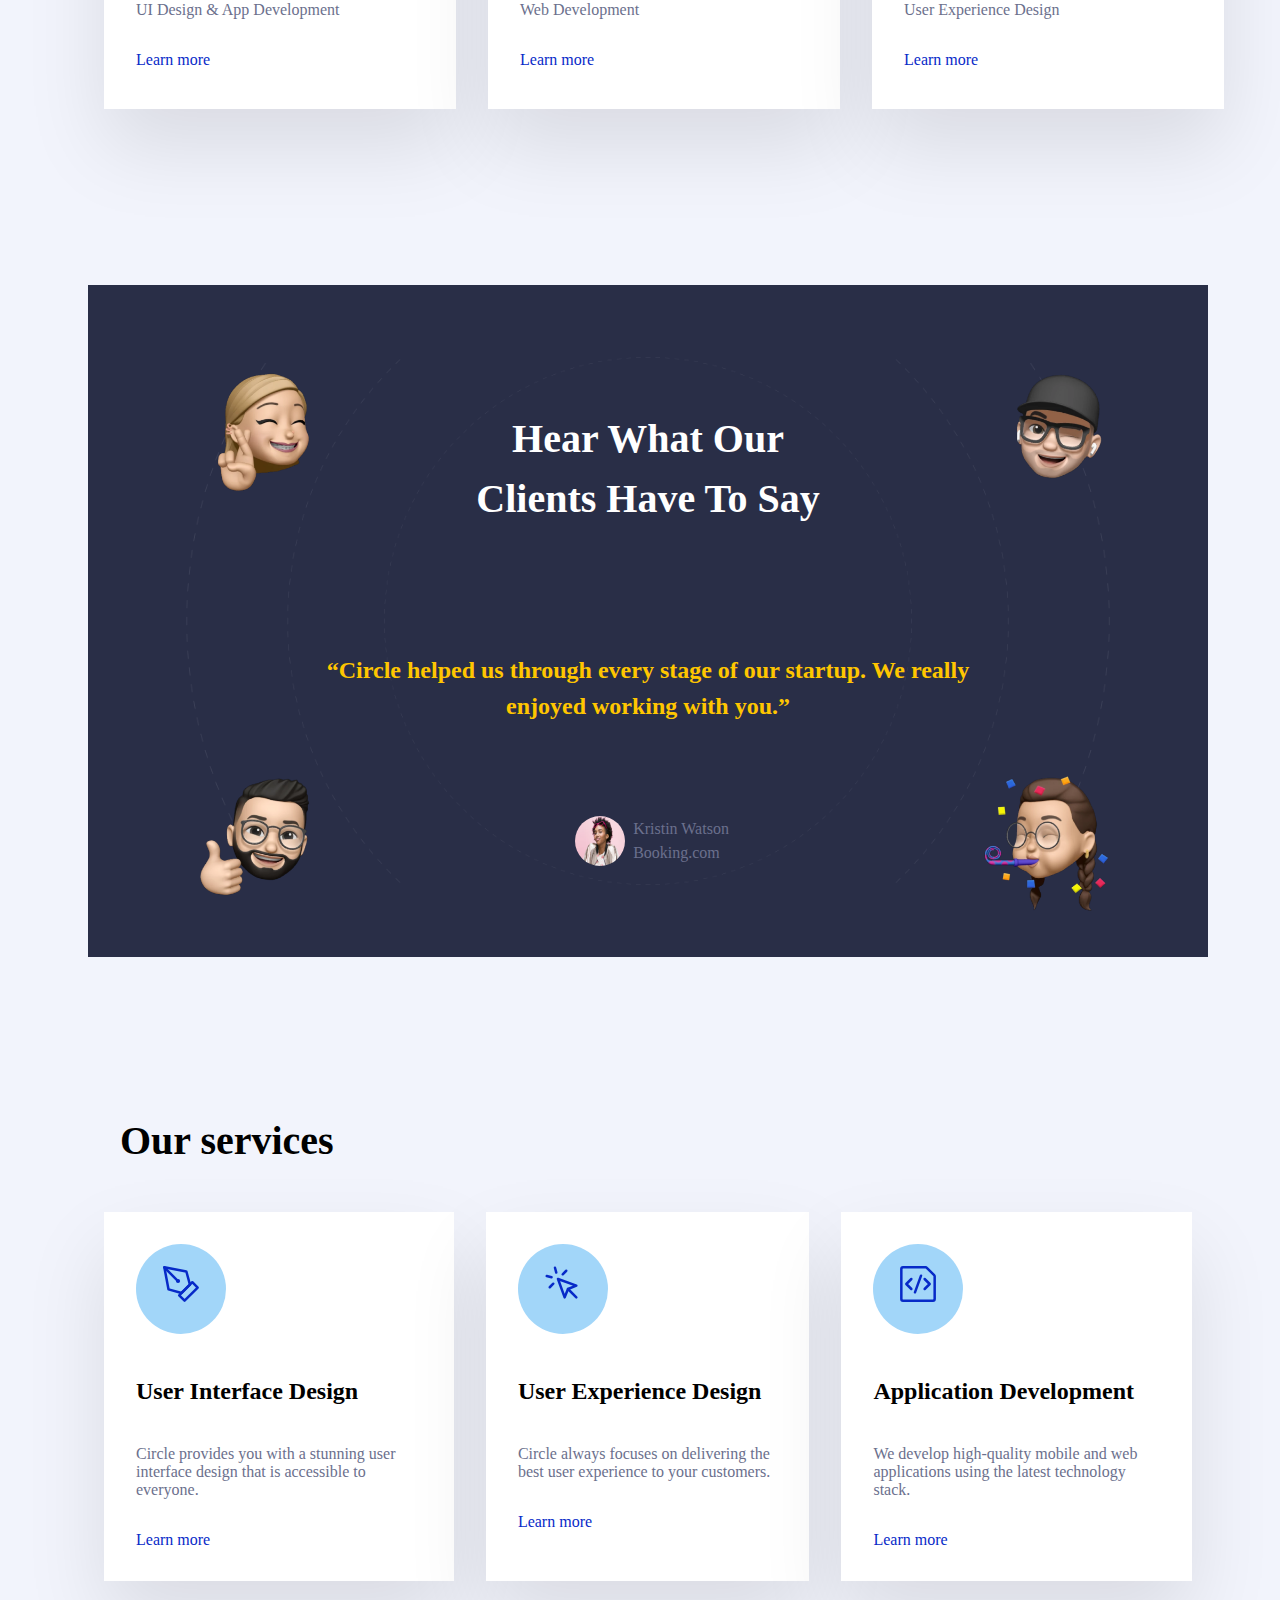
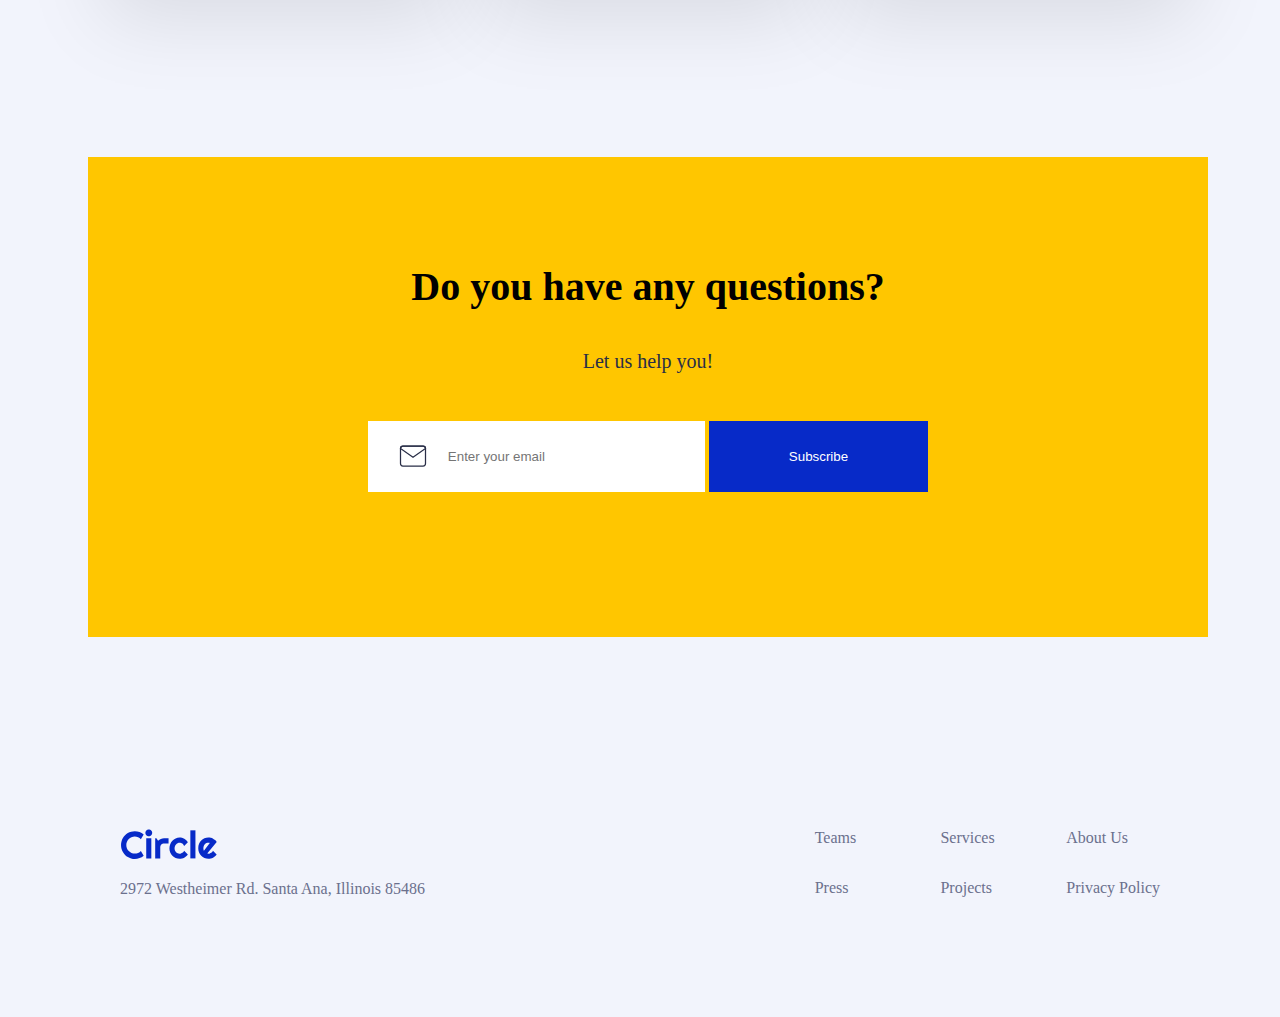
==== commit c1ec4887: "modified:   contact.html modified:   index.html modified:   index.js modified:   main.css deleted:  " ====
--- a/index.html
+++ b/index.html
@@ -8,13 +8,13 @@
     <link rel="stylesheet" href="main.css" />
     <link rel="stylesheet" href="//fonts.googleapis.com/css?family=Roboto:300,400,600,700&amp;lang=en"/>
     
-    <script src="index.js"></script>
-    <script src="menu.js"></script>
+
     <title>Circle Agency</title>
 </head>
 
 <body>
     <button onclick="topFunction()" id="myBtn" title="Go to top">↑</button>
+    
     <nav class="navbar">
         <div class="navbar__icon"><img src="/logos/circle.svg" alt="Company logo"></div>
         <div id="navbar__menu">
@@ -22,7 +22,7 @@
                 <li class="heading-h4"><a class="navbar__list__link active" href="./index.html">Home</a></li>
                 <li class="heading-h4"><a class="navbar__list__link" href="projects.html">Projects</a></li>
                 <li class="heading-h4"><a class="navbar__list__link" href="#services">Services</a></li>
-                <li class="heading-h4"><a class="navbar__list__link" href="-contact.html">Contact us</a></li>
+                <li class="heading-h4"><a class="navbar__list__link" href="contact.html">Contact us</a></li>
             </ul>
         </div>
         <div id="contact-us">
@@ -113,37 +113,53 @@
                 </div>
                 <h5 class="cards__card__title capitalize">User Interface Design</h5>
                 <div class="cards__card__subtitle">Circle provides you with a stunning user interface design that is accessible to everyone.</div>
-                <div class="cards__card_learn-more"><a href="#">Learn more</a></div>
+                <div class="cards__card_learn-more just_a_link"><a href="projects.html">Learn more</a></div>
             </div>
             <div class="cards__card">
                 <div class="cards__card__icon"><img src="/services-section/icons/2.svg"
                         alt="mouse clicking icon" /></div>
                 <h5 class="cards__card__title capitalize">User Experience Design</h5>
                 <div class="cards__card__subtitle">Circle always focuses on delivering the best user experience to your customers.</div>
-                <div class="cards__card_learn-more"><a href="#">Learn more</a></div>
+                <div class="cards__card_learn-more just_a_link"><a href="projects.html">Learn more</a></div>
             </div>
             <div class="cards__card">
                 <div class="cards__card__icon"> <img src="/services-section/icons/3.svg"
                         alt="markup file icon" /></div>
                 <h5 class="cards__card__title capitalize">Application Development</h5>
                 <div class="cards__card__subtitle">We develop high-quality mobile and web applications using the latest technology stack.</div>
-                <div class="cards__card_learn-more"><a href="#">Learn more</a></div>
+                <div class="cards__card_learn-more just_a_link"><a href="projects.html">Learn more</a></div>
             </div>
         </div>
     </section>
-    <section class="home-section">
+
+
+
+
+    <section id="home-section">
         <div>
             <h3 class="h3-heading black">Do you have any questions?</h3>
         </div>
         <div class="text-regular main-grey">Let us help you!</div>
-        <form class="home-section__mail">
-            <input class="home-section__mail-input" type="email" placeholder="Enter your email" required />
-            <button class="rectangular-main-button home-section__subscribe-button" type="submit">Subscribe</button>
+        <form onsubmit=subscribe(event) class="home-section__mail">
+            <input class="home-section__mail-input" type="email" placeholder="Enter your email" required ></input>
+            <input class="rectangular-main-button home-section__subscribe-button" value="Subscribe" type="submit"></input>
         </form>
-        <div class="submitted-message">
-            Thank you! Your submission has been received!
-        </div>
+        <div class="submitted-message"><p></p></div>
     </section>
+
+
+
+
+
+
+
+
+
+
+
+
+
+
 
     <section class="footer-section">
         <div>
@@ -162,7 +178,8 @@
         </div>
 
     </section>
-    
+    <script src="index.js"></script>
+    <script src="menu.js"></script> 
 </body>
 </html>
 
--- a/main.css
+++ b/main.css
@@ -702,7 +702,7 @@
 
 /*  */
 
-  .home-section {
+  #home-section {
     background-color: var(--main-yellow-color);
     display: flex;
     flex-direction: column;
@@ -733,12 +733,12 @@
   }
   
   @media only screen and (max-width: 700px) {
-    .home-section {
+    #home-section {
       display: flex;
       flex-direction: column;
     }
   
-    .home-section h3 {
+    #home-section h3 {
       text-align: center;
     }
   
@@ -751,7 +751,7 @@
     }
   
     .home-section__mail-input {
-      background: url(/assets/newsletter/icon/mail.svg) no-repeat 10px;
+      background: url(/newsletter/icon/mail.svg) no-repeat 10px;
       background-color: white;
       background-size: 15px;
       padding: 1rem 2rem;
